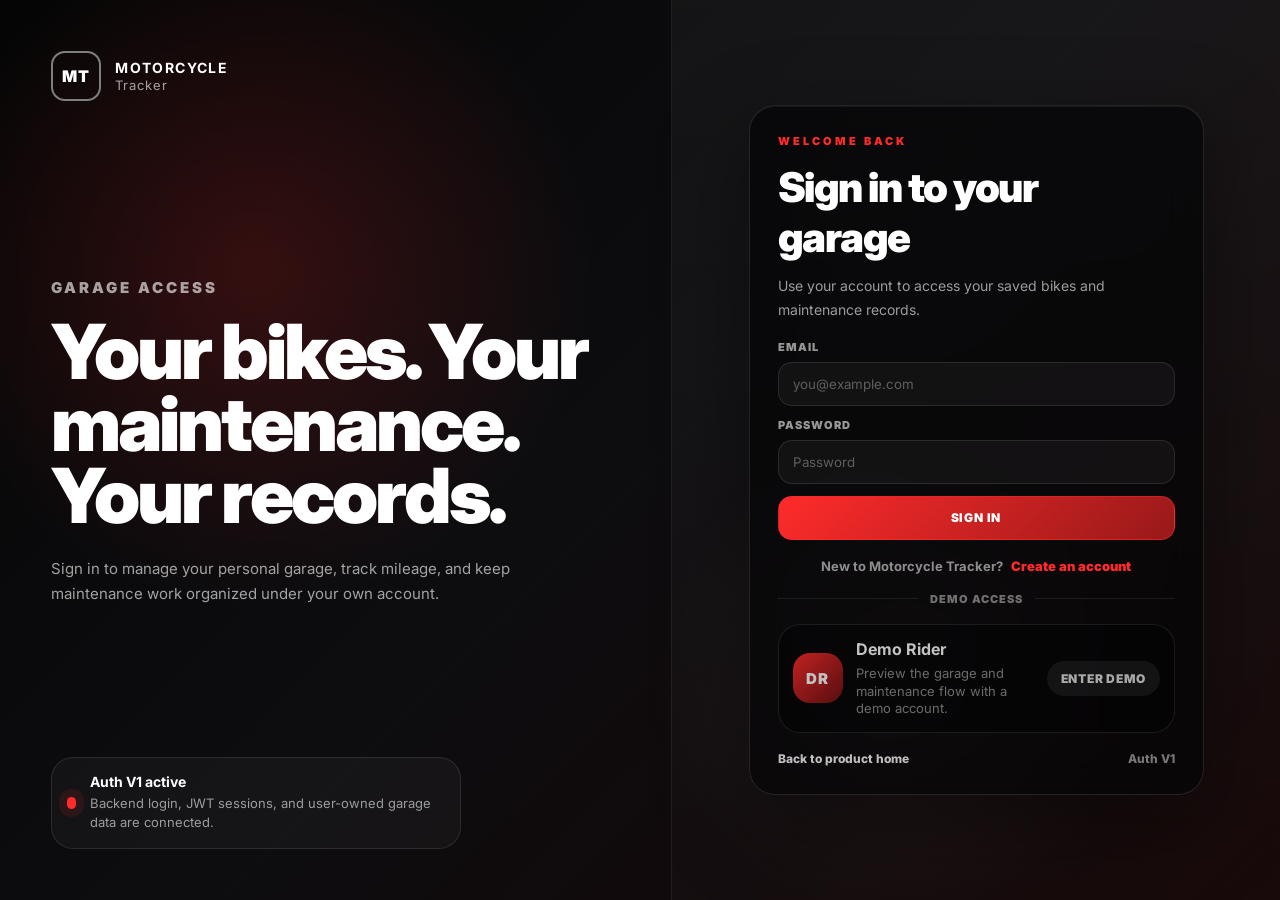
==== mobile/index.html @ 3aa535bf "fix: polish mobile login and phone shell" ====
<!DOCTYPE html>
<html lang="en">
<head>
  <meta charset="UTF-8" />
  <meta name="viewport" content="width=device-width, initial-scale=1.0, viewport-fit=cover" />
  <title>Motorcycle Tracker Mobile</title>
  <link rel="icon" href="../images/LOGO.png" />
  <link rel="stylesheet" href="mobile.css?v=mobile-polish-v1" />
</head>
<body>
  <div class="mobile-stage">
    <div class="app-shell" id="app-shell">
      <header class="app-header" id="app-header"></header>

      <main class="app-main" id="app-main" aria-live="polite"></main>

      <nav class="bottom-nav" id="bottom-nav" aria-label="Mobile app navigation">
        <button class="nav-item active" type="button" data-route="home" aria-label="Home">
          <svg viewBox="0 0 24 24" aria-hidden="true"><path d="M4 10.8 12 4l8 6.8V20a1 1 0 0 1-1 1h-5v-6h-4v6H5a1 1 0 0 1-1-1v-9.2Z"/></svg>
          <span>Home</span>
        </button>
        <button class="nav-item" type="button" data-route="garage" aria-label="Garage">
          <svg viewBox="0 0 24 24" aria-hidden="true"><path d="M4 11 12 5l8 6v8a1 1 0 0 1-1 1H5a1 1 0 0 1-1-1v-8Z"/><path d="M8 20v-5h8v5"/></svg>
          <span>Garage</span>
        </button>
        <button class="nav-item" type="button" data-route="maintenance" aria-label="Maintenance">
          <svg viewBox="0 0 24 24" aria-hidden="true"><path d="m14.4 6.2 3.4 3.4"/><path d="M4 20l4.7-1.2 9.7-9.7a2.4 2.4 0 0 0-3.5-3.5l-9.7 9.7L4 20Z"/></svg>
          <span>Maintenance</span>
        </button>
        <button class="nav-item" type="button" data-route="more" aria-label="More">
          <svg viewBox="0 0 24 24" aria-hidden="true"><circle cx="5" cy="12" r="1.5"/><circle cx="12" cy="12" r="1.5"/><circle cx="19" cy="12" r="1.5"/></svg>
          <span>More</span>
        </button>
      </nav>

      <div class="mobile-overlay-layer" id="mobile-overlay-layer"></div>
      <div class="toast" id="toast" role="status"></div>
    </div>
  </div>

  <script src="../JavaScript/updatesData.js"></script>
  <script src="mobile.js"></script>
</body>
</html>
---- mobile/mobile.css ----
:root {
  --bg: #050505;
  --panel: #0e0e0f;
  --panel-2: #141416;
  --panel-3: #191a1d;
  --line: rgba(255, 255, 255, 0.1);
  --line-strong: rgba(255, 255, 255, 0.16);
  --text: #f7f7f8;
  --muted: #a0a1a7;
  --soft: #6f7179;
  --red: #f01422;
  --red-2: #ff303a;
  --red-soft: rgba(240, 20, 34, 0.16);
  --blue-soft: rgba(40, 160, 255, 0.14);
  --green-soft: rgba(21, 190, 112, 0.14);
  --orange-soft: rgba(255, 142, 36, 0.14);
  --shadow: 0 28px 80px rgba(0, 0, 0, 0.55);
  --radius: 14px;
  --radius-sm: 10px;
  --bottom-nav-height: 78px;
  font-family: Inter, ui-sans-serif, system-ui, -apple-system, BlinkMacSystemFont, "Segoe UI", sans-serif;
}

* {
  box-sizing: border-box;
}

html,
body {
  width: 100%;
  min-height: 100%;
  margin: 0;
  background:
    radial-gradient(circle at 50% -10%, rgba(140, 140, 140, 0.12), transparent 34%),
    radial-gradient(circle at 50% 105%, rgba(240, 20, 34, 0.08), transparent 30%),
    #030303;
  color: var(--text);
}

body {
  overflow-x: hidden;
}

button,
input {
  font: inherit;
}

button {
  -webkit-tap-highlight-color: transparent;
}

.mobile-stage {
  min-height: 100dvh;
  display: grid;
  place-items: center;
  padding: 20px;
}

.app-shell {
  position: relative;
  width: min(100%, 430px);
  height: min(932px, calc(100dvh - 40px));
  min-height: 720px;
  overflow: hidden;
  isolation: isolate;
  background:
    linear-gradient(180deg, rgba(255, 255, 255, 0.045), transparent 18%),
    radial-gradient(circle at 78% 18%, rgba(240, 20, 34, 0.18), transparent 32%),
    radial-gradient(circle at 4% 8%, rgba(255, 255, 255, 0.05), transparent 24%),
    var(--bg);
  border: 1px solid rgba(255, 255, 255, 0.16);
  border-radius: 42px;
  box-shadow: var(--shadow), inset 0 0 0 7px #101113, inset 0 0 0 8px rgba(255, 255, 255, 0.08);
}

.app-shell::before {
  content: "";
  position: absolute;
  inset: 0;
  pointer-events: none;
  z-index: -1;
  background:
    linear-gradient(110deg, transparent 0 38%, rgba(255, 255, 255, 0.04) 42%, transparent 48%),
    repeating-linear-gradient(0deg, rgba(255,255,255,0.025) 0 1px, transparent 1px 40px);
  opacity: 0.7;
}

.status-bar {
  height: 43px;
  padding: 15px 32px 0;
  display: flex;
  align-items: start;
  justify-content: space-between;
  font-size: 12px;
  font-weight: 800;
  letter-spacing: -0.02em;
  color: #fafafa;
  user-select: none;
}

.status-icons {
  font-size: 10px;
  color: #fafafa;
  letter-spacing: 0.03em;
}

.app-header {
  height: 58px;
  padding: 6px 22px 12px;
  display: flex;
  align-items: center;
  justify-content: space-between;
  gap: 12px;
}

.logo-row {
  display: flex;
  align-items: center;
  gap: 10px;
  min-width: 0;
}

.logo-mark {
  width: 38px;
  height: 38px;
  border: 1px solid rgba(255, 255, 255, 0.24);
  border-radius: 11px;
  display: grid;
  place-items: center;
  color: #fff;
  font-size: 13px;
  font-weight: 900;
  letter-spacing: -0.05em;
  background: rgba(255,255,255,0.04);
  box-shadow: inset 0 0 0 1px rgba(240,20,34,0.13);
}

.logo-copy {
  display: grid;
  gap: 1px;
  min-width: 0;
  line-height: 1;
}

.logo-copy strong {
  font-size: 11px;
  letter-spacing: 0.13em;
  text-transform: uppercase;
  white-space: nowrap;
}

.logo-copy span {
  font-size: 11px;
  color: var(--muted);
}

.header-actions {
  display: flex;
  align-items: center;
  gap: 9px;
}

.icon-btn,
.back-btn,
.more-btn {
  width: 36px;
  height: 36px;
  border-radius: 999px;
  border: 1px solid rgba(255, 255, 255, 0.15);
  background: rgba(255, 255, 255, 0.04);
  color: #fff;
  display: grid;
  place-items: center;
  cursor: pointer;
}

.icon-btn svg,
.back-btn svg,
.more-btn svg {
  width: 18px;
  height: 18px;
  stroke: currentColor;
  fill: none;
  stroke-width: 1.9;
  stroke-linecap: round;
  stroke-linejoin: round;
}

.more-btn svg circle,
.bottom-nav svg circle {
  fill: currentColor;
  stroke: none;
}

.app-main {
  height: calc(100% - 58px - var(--bottom-nav-height));
  overflow: hidden auto;
  padding: 0 22px 18px;
  scrollbar-width: none;
}

.app-main::-webkit-scrollbar {
  display: none;
}

.app-shell.no-bottom .app-main {
  height: calc(100% - 58px - 22px);
  padding-bottom: 30px;
}

.app-shell.no-bottom .bottom-nav {
  transform: translateY(105%);
  opacity: 0;
  pointer-events: none;
}

.screen {
  min-height: 100%;
  animation: screenIn 220ms ease both;
}

@keyframes screenIn {
  from { opacity: 0; transform: translateY(9px); }
  to { opacity: 1; transform: translateY(0); }
}

.kicker {
  margin: 0 0 12px;
  color: var(--red-2);
  font-size: 11px;
  font-weight: 900;
  letter-spacing: 0.42em;
  text-transform: uppercase;
}

.hero-title,
.page-title {
  margin: 0;
  color: var(--text);
  font-weight: 900;
  letter-spacing: -0.075em;
  line-height: 0.88;
}

.hero-title {
  font-size: clamp(42px, 12vw, 55px);
}

.hero-title span,
.red-text {
  color: var(--red);
}

.page-title {
  font-size: 31px;
  letter-spacing: -0.055em;
  line-height: 0.96;
}

.lede {
  max-width: 260px;
  margin: 16px 0 0;
  color: #c6c6cb;
  font-size: 13px;
  line-height: 1.55;
}

.hero-bike-wrap {
  position: relative;
  height: 230px;
  margin: -10px -18px 8px;
  display: grid;
  place-items: end center;
}

.hero-bike-wrap::before {
  content: "";
  position: absolute;
  bottom: 15px;
  left: 45px;
  right: 45px;
  height: 34px;
  border: 1px solid rgba(240, 20, 34, 0.42);
  border-radius: 50%;
  transform: perspective(120px) rotateX(63deg);
  filter: blur(0.2px);
  opacity: 0.92;
}

.hero-bike-wrap::after {
  content: "";
  position: absolute;
  bottom: 22px;
  left: 70px;
  right: 70px;
  height: 23px;
  border-radius: 50%;
  background: rgba(240, 20, 34, 0.14);
  filter: blur(14px);
}

.hero-bike {
  position: relative;
  z-index: 2;
  width: 92%;
  max-height: 218px;
  object-fit: contain;
  filter: drop-shadow(0 25px 22px rgba(0, 0, 0, 0.9)) saturate(1.12) contrast(1.03);
}

.primary-btn,
.secondary-btn,
.tiny-btn,
.add-btn {
  border: 0;
  cursor: pointer;
  color: #fff;
  text-decoration: none;
  display: inline-flex;
  align-items: center;
  justify-content: center;
  gap: 8px;
  font-weight: 850;
}

.primary-btn {
  width: 100%;
  min-height: 52px;
  border-radius: 8px;
  background: linear-gradient(180deg, #ff2330, #e70817);
  box-shadow: 0 18px 30px rgba(240, 20, 34, 0.22);
  font-size: 13px;
}

.secondary-btn {
  width: 100%;
  min-height: 49px;
  margin-top: 10px;
  border-radius: 8px;
  border: 1px solid rgba(255, 255, 255, 0.16);
  background: rgba(255, 255, 255, 0.035);
  font-size: 13px;
}

.section-head {
  margin: 28px 0 12px;
  display: flex;
  align-items: end;
  justify-content: space-between;
  gap: 12px;
}

.section-head h2,
.section-head h3 {
  margin: 0;
  font-size: 12px;
  color: #a7a8ad;
  font-weight: 900;
  letter-spacing: 0.18em;
  text-transform: uppercase;
}

.section-head button,
.text-link {
  border: 0;
  padding: 0;
  background: transparent;
  color: var(--red-2);
  font-size: 12px;
  font-weight: 800;
  cursor: pointer;
  text-decoration: none;
}

.brand-strip {
  display: grid;
  grid-template-columns: repeat(4, minmax(0, 1fr));
  gap: 10px;
}

.brand-mini,
.brand-card,
.request-card,
.stat-card,
.bike-card,
.maintenance-panel,
.detail-card,
.more-card,
.search-wrap,
.table-card {
  border: 1px solid var(--line);
  background: linear-gradient(180deg, rgba(255, 255, 255, 0.055), rgba(255, 255, 255, 0.025));
  box-shadow: inset 0 1px 0 rgba(255, 255, 255, 0.06);
}

.brand-mini {
  min-height: 78px;
  border-radius: 10px;
  padding: 10px 6px;
  display: grid;
  justify-items: center;
  align-content: center;
  gap: 8px;
  color: #fff;
  cursor: pointer;
}

.brand-mini img {
  width: 40px;
  height: 33px;
  object-fit: contain;
  filter: drop-shadow(0 5px 10px rgba(0,0,0,0.4));
}

.brand-mini span,
.brand-card span {
  font-size: 11px;
  font-weight: 750;
  text-align: center;
}

.search-wrap {
  height: 50px;
  margin: 22px 0 14px;
  border-radius: 10px;
  display: flex;
  align-items: center;
  gap: 9px;
  padding: 0 13px;
  color: #c8c9ce;
}

.search-wrap svg {
  width: 18px;
  height: 18px;
  stroke: currentColor;
  fill: none;
  stroke-width: 1.8;
}

.search-wrap input {
  flex: 1;
  min-width: 0;
  border: 0;
  outline: 0;
  background: transparent;
  color: #fff;
  font-size: 13px;
}

.search-wrap input::placeholder {
  color: #777a82;
}

.brand-grid {
  display: grid;
  grid-template-columns: repeat(3, minmax(0, 1fr));
  gap: 10px;
}

.brand-card {
  position: relative;
  min-height: 100px;
  padding: 12px 7px 10px;
  border-radius: 9px;
  display: grid;
  align-content: center;
  justify-items: center;
  gap: 8px;
  color: #fff;
  cursor: pointer;
  transition: border-color 170ms ease, transform 170ms ease, background 170ms ease;
}

.brand-card img {
  width: 54px;
  height: 42px;
  object-fit: contain;
  filter: drop-shadow(0 9px 14px rgba(0, 0, 0, 0.44));
}

.brand-card.active {
  border-color: rgba(240, 20, 34, 0.95);
  background: linear-gradient(180deg, rgba(240, 20, 34, 0.14), rgba(255, 255, 255, 0.035));
  box-shadow: inset 0 0 0 1px rgba(240, 20, 34, 0.3), 0 16px 32px rgba(240, 20, 34, 0.12);
}

.brand-card.active::after {
  content: "✓";
  position: absolute;
  top: -1px;
  right: -1px;
  width: 24px;
  height: 24px;
  border-radius: 0 8px 0 11px;
  background: var(--red);
  display: grid;
  place-items: center;
  font-size: 12px;
  font-weight: 900;
}

.request-card {
  margin: 26px 0 0;
  min-height: 92px;
  border-radius: 12px;
  display: grid;
  place-items: center;
  gap: 8px;
  padding: 18px;
  text-align: center;
}

.request-card p {
  margin: 0;
  font-size: 13px;
  color: #b8b9be;
}

.tiny-btn {
  min-height: 34px;
  padding: 0 16px;
  border-radius: 7px;
  border: 1px solid rgba(255, 255, 255, 0.16);
  background: rgba(255,255,255,0.045);
  font-size: 12px;
}

.page-copy {
  margin: 8px 0 0;
  color: #a9abb2;
  font-size: 13px;
  line-height: 1.45;
}

.add-btn {
  min-height: 36px;
  padding: 0 13px;
  border-radius: 7px;
  background: linear-gradient(180deg, #f82633, #d90916);
  font-size: 12px;
}

.title-row {
  display: flex;
  align-items: center;
  justify-content: space-between;
  gap: 12px;
  margin-bottom: 16px;
}

.garage-list {
  display: grid;
  gap: 12px;
}

.bike-card {
  min-height: 128px;
  border-radius: 12px;
  padding: 11px;
  display: grid;
  grid-template-columns: 112px 1fr;
  gap: 11px;
}

.bike-thumb {
  position: relative;
  border-radius: 10px;
  overflow: hidden;
  display: grid;
  place-items: center;
  background: radial-gradient(circle at 50% 65%, rgba(255,255,255,0.09), transparent 58%), rgba(0,0,0,0.25);
}

.bike-thumb::after {
  content: "";
  position: absolute;
  left: 14px;
  right: 14px;
  bottom: 14px;
  height: 16px;
  border-radius: 50%;
  background: rgba(0,0,0,0.58);
  filter: blur(9px);
}

.bike-thumb img {
  position: relative;
  z-index: 2;
  width: 122%;
  max-height: 98px;
  object-fit: contain;
  filter: drop-shadow(0 12px 14px rgba(0,0,0,0.8));
}

.bike-info {
  min-width: 0;
  display: grid;
  align-content: center;
  gap: 9px;
}

.bike-info h3 {
  margin: 0;
  font-size: 15px;
  line-height: 1.15;
  letter-spacing: -0.035em;
}

.meta-row,
.stats-row {
  display: flex;
  align-items: center;
  gap: 11px;
  color: #a8aab0;
  font-size: 12px;
}

.dot-sep {
  width: 3px;
  height: 3px;
  border-radius: 999px;
  background: #64676f;
}

.card-actions {
  display: flex;
  align-items: center;
  gap: 8px;
}

.detail-btn {
  min-height: 34px;
  padding: 0 12px;
  border-radius: 7px;
  border: 1px solid rgba(255,255,255,0.14);
  background: rgba(255,255,255,0.04);
  color: #fff;
  font-size: 12px;
  font-weight: 800;
  cursor: pointer;
}

.overflow-btn {
  width: 34px;
  height: 34px;
  border-radius: 7px;
  border: 1px solid rgba(255,255,255,0.12);
  background: rgba(255,255,255,0.035);
  color: #fff;
  cursor: pointer;
}

.stat-grid {
  display: grid;
  grid-template-columns: repeat(2, minmax(0, 1fr));
  gap: 10px;
  margin-top: 16px;
}

.stat-card {
  min-height: 76px;
  border-radius: 10px;
  padding: 13px;
  display: flex;
  align-items: center;
  gap: 11px;
}

.stat-icon {
  width: 34px;
  height: 34px;
  border-radius: 999px;
  display: grid;
  place-items: center;
  color: #fff;
  background: var(--red-soft);
  border: 1px solid rgba(255,255,255,0.09);
}

.stat-icon.blue { background: var(--blue-soft); }
.stat-icon.green { background: var(--green-soft); }
.stat-icon.orange { background: var(--orange-soft); }

.stat-icon svg {
  width: 17px;
  height: 17px;
  stroke: currentColor;
  fill: none;
  stroke-width: 1.8;
  stroke-linecap: round;
  stroke-linejoin: round;
}

.stat-copy span {
  display: block;
  color: #9fa1a8;
  font-size: 11px;
  margin-bottom: 3px;
}

.stat-copy strong {
  display: block;
  font-size: 17px;
  letter-spacing: -0.035em;
}

.detail-hero {
  text-align: center;
  padding-top: 2px;
}

.detail-brand-row {
  display: flex;
  align-items: center;
  gap: 11px;
  text-align: left;
  margin-bottom: 10px;
}

.detail-brand-row img {
  width: 40px;
  height: 40px;
  object-fit: contain;
}

.detail-brand-row h1 {
  margin: 0;
  font-size: 23px;
  line-height: 1.05;
  letter-spacing: -0.055em;
}

.detail-brand-row span {
  color: #9fa1a8;
  font-size: 12px;
}

.detail-bike-stage {
  position: relative;
  height: 234px;
  display: grid;
  place-items: center;
  margin: -6px -18px 0;
}

.detail-bike-stage::before {
  content: "";
  position: absolute;
  inset: 16px 22px 4px;
  background: radial-gradient(circle at center, rgba(255, 255, 255, 0.075), transparent 60%);
}

.detail-bike-stage img {
  width: 98%;
  max-height: 222px;
  object-fit: contain;
  filter: drop-shadow(0 28px 24px rgba(0, 0, 0, 0.9));
}

.quick-specs {
  display: grid;
  grid-template-columns: repeat(3, minmax(0, 1fr));
  gap: 0;
  margin-bottom: 10px;
  overflow: hidden;
  border-radius: 12px;
  border: 1px solid var(--line);
  background: rgba(255,255,255,0.035);
}

.quick-spec {
  min-height: 68px;
  padding: 10px 7px;
  display: grid;
  align-content: center;
  gap: 4px;
  border-right: 1px solid var(--line);
}

.quick-spec:last-child {
  border-right: 0;
}

.quick-spec span {
  color: #9da0a8;
  font-size: 10px;
}

.quick-spec strong {
  font-size: 13px;
}

.tabs {
  display: flex;
  align-items: center;
  border-bottom: 1px solid var(--line);
  margin-bottom: 12px;
}

.tab-btn {
  flex: 1;
  position: relative;
  min-height: 42px;
  border: 0;
  background: transparent;
  color: #a0a2a9;
  font-size: 12px;
  font-weight: 800;
  cursor: pointer;
}

.tab-btn.active {
  color: #fff;
}

.tab-btn.active::after {
  content: "";
  position: absolute;
  left: 12px;
  right: 12px;
  bottom: -1px;
  height: 2px;
  border-radius: 999px;
  background: var(--red);
}

.detail-card {
  border-radius: 12px;
  padding: 14px;
}

.detail-card h2,
.detail-card h3 {
  margin: 0 0 7px;
  font-size: 14px;
  letter-spacing: -0.02em;
}

.detail-card p {
  margin: 0;
  color: #b6b7bd;
  font-size: 12.5px;
  line-height: 1.5;
}

.spec-list {
  margin-top: 14px;
  border-top: 1px solid var(--line);
}

.spec-line {
  min-height: 38px;
  display: flex;
  align-items: center;
  justify-content: space-between;
  border-bottom: 1px solid var(--line);
  color: #a7a9b0;
  font-size: 12px;
}

.spec-line strong {
  color: #fff;
  font-weight: 700;
}

.maintenance-grid {
  display: grid;
  grid-template-columns: repeat(2, minmax(0, 1fr));
  gap: 10px;
  margin: 16px 0;
}

.maintenance-panel {
  min-height: 78px;
  border-radius: 10px;
  padding: 12px;
  display: flex;
  gap: 10px;
  align-items: center;
}

.table-card {
  border-radius: 12px;
  overflow: hidden;
}

.table-head,
.service-row {
  display: grid;
  grid-template-columns: 1fr 70px 58px;
  gap: 8px;
  align-items: center;
}

.table-head {
  min-height: 42px;
  padding: 0 12px;
  color: #fff;
  background: rgba(255,255,255,0.04);
  font-size: 11px;
  font-weight: 900;
}

.service-row {
  min-height: 76px;
  padding: 11px 12px;
  border-top: 1px solid var(--line);
}

.service-title strong,
.service-title span {
  display: block;
}

.service-title strong {
  font-size: 12px;
  line-height: 1.22;
}

.service-title span {
  margin-top: 4px;
  color: #9da0a8;
  font-size: 10.5px;
}

.service-row > span {
  color: #d8d9dd;
  font-size: 11px;
  text-align: right;
}

.more-grid {
  display: grid;
  gap: 11px;
  margin-top: 18px;
}

.more-card {
  border-radius: 12px;
  min-height: 72px;
  padding: 14px;
  display: flex;
  align-items: center;
  justify-content: space-between;
  gap: 10px;
}

.more-card strong {
  display: block;
  margin-bottom: 3px;
  font-size: 14px;
}

.more-card span {
  color: #a5a7ad;
  font-size: 12px;
}

.bottom-nav {
  position: absolute;
  left: 0;
  right: 0;
  bottom: 0;
  height: var(--bottom-nav-height);
  display: grid;
  grid-template-columns: repeat(4, minmax(0, 1fr));
  padding: 8px 22px 16px;
  border-top: 1px solid rgba(255, 255, 255, 0.08);
  background: linear-gradient(180deg, rgba(9, 9, 10, 0.76), rgba(7, 7, 8, 0.97));
  backdrop-filter: blur(18px);
  transition: transform 190ms ease, opacity 160ms ease;
}

.nav-item {
  border: 0;
  background: transparent;
  color: #92949b;
  display: grid;
  place-items: center;
  align-content: center;
  gap: 5px;
  cursor: pointer;
}

.nav-item svg {
  width: 22px;
  height: 22px;
  stroke: currentColor;
  fill: none;
  stroke-width: 1.8;
  stroke-linecap: round;
  stroke-linejoin: round;
}

.nav-item span {
  font-size: 11px;
  font-weight: 700;
}

.nav-item.active {
  color: var(--red-2);
}

.home-indicator {
  position: absolute;
  left: 50%;
  bottom: 7px;
  width: 122px;
  height: 4px;
  border-radius: 999px;
  transform: translateX(-50%);
  background: #fff;
  opacity: 0.95;
  pointer-events: none;
}

.toast {
  position: absolute;
  left: 26px;
  right: 26px;
  bottom: 92px;
  min-height: 44px;
  display: grid;
  place-items: center;
  padding: 10px 14px;
  border: 1px solid rgba(255,255,255,0.14);
  border-radius: 12px;
  background: rgba(19, 19, 21, 0.92);
  color: #fff;
  font-size: 13px;
  font-weight: 750;
  transform: translateY(12px);
  opacity: 0;
  pointer-events: none;
  transition: transform 170ms ease, opacity 170ms ease;
  backdrop-filter: blur(18px);
}

.app-shell.no-bottom .toast {
  bottom: 34px;
}

.toast.show {
  transform: translateY(0);
  opacity: 1;
}

.empty-state {
  min-height: 160px;
  display: grid;
  place-items: center;
  text-align: center;
  color: var(--muted);
}

@media (max-width: 540px) {
  .mobile-stage {
    display: block;
    min-height: 100dvh;
    padding: 0;
  }

  .app-shell {
    width: 100%;
    height: 100dvh;
    min-height: 0;
    border: 0;
    border-radius: 0;
    box-shadow: none;
  }

  .status-bar {
    padding-top: max(15px, env(safe-area-inset-top));
    height: calc(43px + env(safe-area-inset-top));
  }

  .app-main {
    height: calc(100dvh - 58px - var(--bottom-nav-height) - env(safe-area-inset-top));
  }

  .app-shell.no-bottom .app-main {
    height: calc(100dvh - 58px - 22px - env(safe-area-inset-top));
  }
}

@media (max-width: 370px) {
  .app-header,
  .app-main,
  .bottom-nav {
    padding-left: 17px;
    padding-right: 17px;
  }

  .hero-title {
    font-size: 42px;
  }

  .brand-grid {
    gap: 8px;
  }

  .brand-card {
    min-height: 92px;
  }

  .bike-card {
    grid-template-columns: 100px 1fr;
  }
}


/* Mobile app connection pass */
.app-header {
  padding-top: max(10px, env(safe-area-inset-top));
  height: calc(58px + env(safe-area-inset-top));
}

.app-main {
  height: calc(100% - 58px - var(--bottom-nav-height) - env(safe-area-inset-top));
}

.app-shell.no-bottom .app-main {
  height: calc(100% - 58px - 22px - env(safe-area-inset-top));
}

.status-bar,
.home-indicator {
  display: none !important;
}

.profile-btn {
  width: 36px;
  height: 36px;
  border-radius: 999px;
  border: 1px solid rgba(255, 255, 255, 0.16);
  background: radial-gradient(circle at 30% 20%, rgba(255,255,255,0.16), transparent 36%), rgba(240, 20, 34, 0.12);
  color: #fff;
  display: grid;
  place-items: center;
  cursor: pointer;
  font-size: 13px;
  font-weight: 950;
  letter-spacing: -0.02em;
}

.notification-btn {
  position: relative;
}

.notification-btn.has-unread {
  border-color: rgba(240, 20, 34, 0.5);
  box-shadow: 0 0 24px rgba(240, 20, 34, 0.18);
}

.notification-badge {
  position: absolute;
  top: -4px;
  right: -4px;
  min-width: 18px;
  height: 18px;
  padding: 0 5px;
  border-radius: 999px;
  display: inline-flex;
  align-items: center;
  justify-content: center;
  background: var(--red);
  color: #fff;
  font-size: 9px;
  font-weight: 950;
  box-shadow: 0 0 18px rgba(240, 20, 34, 0.55);
}

.mobile-overlay-layer {
  position: absolute;
  inset: 0;
  pointer-events: none;
  z-index: 40;
}

.floating-panel {
  position: absolute;
  top: calc(62px + env(safe-area-inset-top));
  right: 16px;
  width: min(350px, calc(100% - 32px));
  max-height: calc(100% - 140px);
  overflow: auto;
  pointer-events: auto;
  border: 1px solid rgba(255, 255, 255, 0.14);
  border-radius: 18px;
  background: rgba(8, 8, 10, 0.96);
  box-shadow: 0 24px 80px rgba(0, 0, 0, 0.72), inset 0 1px 0 rgba(255, 255, 255, 0.07);
  backdrop-filter: blur(22px);
  padding: 14px;
  animation: screenIn 180ms ease both;
}

.floating-head,
.floating-actions {
  display: flex;
  justify-content: space-between;
  align-items: center;
  gap: 10px;
}

.floating-head {
  margin-bottom: 12px;
}

.floating-head strong {
  font-size: 13px;
  text-transform: uppercase;
  letter-spacing: 0.14em;
}

.floating-head small {
  color: var(--muted);
  font-size: 11px;
  font-weight: 800;
}

.floating-list,
.updates-list-mobile,
.step-list,
.catalog-list,
.category-grid {
  display: grid;
  gap: 11px;
}

.floating-actions {
  margin-top: 12px;
}

.update-card,
.step-card,
.category-card,
.account-link {
  border: 1px solid var(--line);
  border-radius: 13px;
  background: linear-gradient(180deg, rgba(255, 255, 255, 0.055), rgba(255, 255, 255, 0.025));
  box-shadow: inset 0 1px 0 rgba(255, 255, 255, 0.06);
}

.update-card {
  position: relative;
  padding: 13px;
}

.update-card.unread {
  border-color: rgba(240, 20, 34, 0.35);
  background: radial-gradient(circle at 0% 0%, rgba(240, 20, 34, 0.12), transparent 36%), rgba(255,255,255,0.035);
}

.update-card.read {
  opacity: 0.68;
}

.update-card > span {
  display: block;
  margin-bottom: 6px;
  color: var(--red-2);
  font-size: 10px;
  font-weight: 900;
  letter-spacing: 0.1em;
  text-transform: uppercase;
}

.update-card strong {
  display: block;
  margin-bottom: 6px;
  font-size: 13px;
  line-height: 1.22;
}

.update-card p {
  margin: 0 0 10px;
  color: #aeb0b7;
  font-size: 11.5px;
  line-height: 1.45;
}

.account-summary {
  display: flex;
  align-items: center;
  gap: 12px;
  padding: 4px 2px 14px;
}

.profile-avatar-large {
  width: 48px;
  height: 48px;
  border-radius: 16px;
  display: grid;
  place-items: center;
  border: 1px solid rgba(240, 20, 34, 0.42);
  background: rgba(240, 20, 34, 0.14);
  color: #fff;
  font-size: 18px;
  font-weight: 950;
}

.account-summary strong,
.account-summary small,
.account-summary em {
  display: block;
}

.account-summary strong {
  font-size: 14px;
}

.account-summary small,
.account-summary em {
  color: var(--muted);
  font-size: 11px;
  font-style: normal;
  line-height: 1.45;
}

.account-link {
  width: 100%;
  min-height: 43px;
  margin-top: 8px;
  padding: 0 12px;
  color: #fff;
  display: flex;
  align-items: center;
  justify-content: space-between;
  font-size: 12px;
  font-weight: 850;
  cursor: pointer;
}

.account-link.disabled {
  opacity: 0.54;
  cursor: not-allowed;
}

.account-link.danger {
  color: var(--red-2);
}

.step-list {
  margin: 18px 0 18px;
}

.step-card {
  padding: 16px;
}

.step-card span {
  color: var(--red-2);
  font-size: 11px;
  font-weight: 950;
  letter-spacing: 0.18em;
}

.step-card strong {
  display: block;
  margin: 8px 0 5px;
  font-size: 16px;
}

.step-card p {
  margin: 0;
  color: #aeb0b7;
  font-size: 12.5px;
  line-height: 1.45;
}

.category-grid {
  margin-top: 18px;
}

.category-card {
  min-height: 84px;
  padding: 16px;
  color: #fff;
  text-align: left;
  cursor: pointer;
}

.category-card.active {
  border-color: rgba(240, 20, 34, 0.72);
  box-shadow: 0 16px 34px rgba(240, 20, 34, 0.12), inset 0 0 0 1px rgba(240, 20, 34, 0.2);
}

.category-card span,
.category-card small {
  display: block;
}

.category-card span {
  font-size: 18px;
  font-weight: 900;
  letter-spacing: -0.04em;
}

.category-card small {
  margin-top: 6px;
  color: var(--muted);
  font-size: 12px;
  font-weight: 750;
}

.catalog-list {
  padding-bottom: 10px;
}

.catalog-card .overflow-btn {
  font-size: 20px;
  line-height: 1;
  font-weight: 800;
}

.status-pill {
  display: inline-flex;
  width: fit-content;
  margin-top: 7px;
  padding: 5px 8px;
  border-radius: 999px;
  font-size: 10px;
  font-weight: 900;
  text-transform: uppercase;
  letter-spacing: 0.04em;
}

.status-pill.warn {
  border: 1px solid rgba(255, 142, 36, 0.28);
  background: rgba(255, 142, 36, 0.12);
  color: #ffc06d;
}

.status-pill.ok {
  border: 1px solid rgba(21, 190, 112, 0.28);
  background: rgba(21, 190, 112, 0.12);
  color: #74e6b0;
}

.stacked-empty {
  gap: 12px;
  min-height: 220px;
}

.stacked-empty p {
  margin: 0;
}

.block-gap {
  margin-top: 14px;
}

.bike-filter-strip {
  display: flex;
  gap: 8px;
  overflow: auto;
  margin: 14px -22px 2px;
  padding: 0 22px 10px;
  scrollbar-width: none;
}

.bike-filter-strip::-webkit-scrollbar {
  display: none;
}

.filter-chip {
  flex: 0 0 auto;
  min-height: 34px;
  max-width: 220px;
  overflow: hidden;
  text-overflow: ellipsis;
  white-space: nowrap;
  border-radius: 999px;
  border: 1px solid rgba(255, 255, 255, 0.14);
  background: rgba(255, 255, 255, 0.04);
  color: #b9bbc1;
  padding: 0 12px;
  font-size: 12px;
  font-weight: 800;
  cursor: pointer;
}

.filter-chip.active {
  border-color: rgba(240, 20, 34, 0.72);
  background: rgba(240, 20, 34, 0.14);
  color: #fff;
}

.task-row > span {
  text-transform: capitalize;
}

.compact-btn {
  min-height: 42px;
  margin: 16px 0;
}

.info-screen .detail-card {
  margin-top: 16px;
}

@media (max-width: 540px) {
  .app-header {
    height: calc(58px + env(safe-area-inset-top));
  }

  .app-main {
    height: calc(100dvh - 58px - var(--bottom-nav-height) - env(safe-area-inset-top));
  }

  .app-shell.no-bottom .app-main {
    height: calc(100dvh - 58px - 22px - env(safe-area-inset-top));
  }
}

/* Mobile auth/profile alignment pass */
.profile-btn {
  width: 44px;
  min-width: 44px;
  height: 44px;
  padding: 0;
  border-radius: 16px;
  border-color: rgba(255, 255, 255, 0.14);
  background: #0f0f0f;
  display: inline-flex;
  align-items: center;
  justify-content: center;
  box-shadow: none;
}

.profile-btn:hover,
.profile-btn:focus-visible {
  border-color: rgba(255, 255, 255, 0.3);
  background: #121212;
}

.profile-avatar,
.profile-avatar-large {
  display: inline-flex;
  align-items: center;
  justify-content: center;
  border-radius: 999px;
  background: linear-gradient(135deg, #ff2b2b, #711111);
  color: #fff;
  font-weight: 900;
  line-height: 1;
  text-transform: uppercase;
}

.profile-avatar {
  width: 28px;
  min-width: 28px;
  height: 28px;
  font-size: 11px;
  letter-spacing: 0.4px;
}

.profile-avatar-large {
  width: 44px;
  min-width: 44px;
  height: 44px;
  font-size: 13px;
}

.profile-floating {
  width: min(310px, calc(100% - 32px));
  padding: 12px;
  border-radius: 22px;
}

.account-summary {
  padding: 12px;
  display: flex;
  align-items: center;
  gap: 12px;
  border-bottom: 1px solid rgba(255, 255, 255, 0.08);
}

.account-summary strong {
  display: block;
  margin-bottom: 4px;
  color: #fff;
  font-size: 14px;
  font-weight: 900;
  line-height: 1.15;
}

.account-summary small {
  margin: 0;
  color: var(--muted);
  font-size: 12px;
  line-height: 1.35;
  word-break: break-word;
}

.account-link {
  min-height: 42px;
  margin-top: 6px;
  padding: 0 12px;
  border: 0;
  border-radius: 14px;
  background: transparent;
  color: rgba(255, 255, 255, 0.82);
  font-size: 13px;
  font-weight: 800;
  transition: 0.22s ease;
}

.account-link:hover {
  background: rgba(255, 255, 255, 0.055);
  color: #fff;
}

.account-link.disabled {
  color: rgba(255, 255, 255, 0.38);
  opacity: 1;
  pointer-events: none;
}

.account-link.danger {
  margin-top: 6px;
  color: #ff6b6b;
}

@media (max-width: 540px) {
  .mobile-stage {
    display: grid;
    place-items: center;
    min-height: 100dvh;
    padding: 10px;
  }

  .app-shell {
    width: min(100%, 430px);
    height: calc(100dvh - 20px);
    min-height: 0;
    border: 1px solid rgba(255, 255, 255, 0.16);
    border-radius: 28px;
    box-shadow: var(--shadow), inset 0 0 0 5px #101113, inset 0 0 0 6px rgba(255, 255, 255, 0.08);
  }

  .app-header {
    height: calc(58px + env(safe-area-inset-top));
    padding-top: calc(6px + env(safe-area-inset-top));
  }

  .app-main {
    height: calc(100% - 58px - var(--bottom-nav-height) - env(safe-area-inset-top));
  }

  .app-shell.no-bottom .app-main {
    height: calc(100% - 58px - 22px - env(safe-area-inset-top));
  }

  .bottom-nav {
    padding-bottom: max(10px, env(safe-area-inset-bottom));
  }
}

/* Phone viewport polish: real phones should not see a fake phone frame. */
@media (max-width: 540px) {
  html,
  body {
    min-height: 100dvh;
    background: #030303;
  }

  .mobile-stage {
    width: 100%;
    min-height: 100dvh;
    display: block;
    padding: 0;
    background: #030303;
  }

  .app-shell {
    width: 100%;
    max-width: none;
    height: 100dvh;
    min-height: 100dvh;
    border: 0;
    border-radius: 0;
    box-shadow: none;
  }

  .app-header {
    padding-left: max(18px, env(safe-area-inset-left));
    padding-right: max(18px, env(safe-area-inset-right));
  }

  .app-main {
    padding-left: max(18px, env(safe-area-inset-left));
    padding-right: max(18px, env(safe-area-inset-right));
  }

  .detail-hero {
    margin-left: calc(-1 * max(18px, env(safe-area-inset-left)));
    margin-right: calc(-1 * max(18px, env(safe-area-inset-right)));
    border-radius: 0 0 28px 28px;
    border-left: 0;
    border-right: 0;
  }

  .bottom-nav {
    left: 0;
    right: 0;
    bottom: 0;
    border-radius: 0;
    border-left: 0;
    border-right: 0;
    border-bottom: 0;
  }
}

@media (max-width: 380px) {
  .app-header,
  .app-main {
    padding-left: 16px;
    padding-right: 16px;
  }

  .hero-title {
    font-size: clamp(40px, 12vw, 50px);
  }

  .brand-strip {
    gap: 8px;
  }

  .brand-mini {
    min-height: 72px;
  }
}
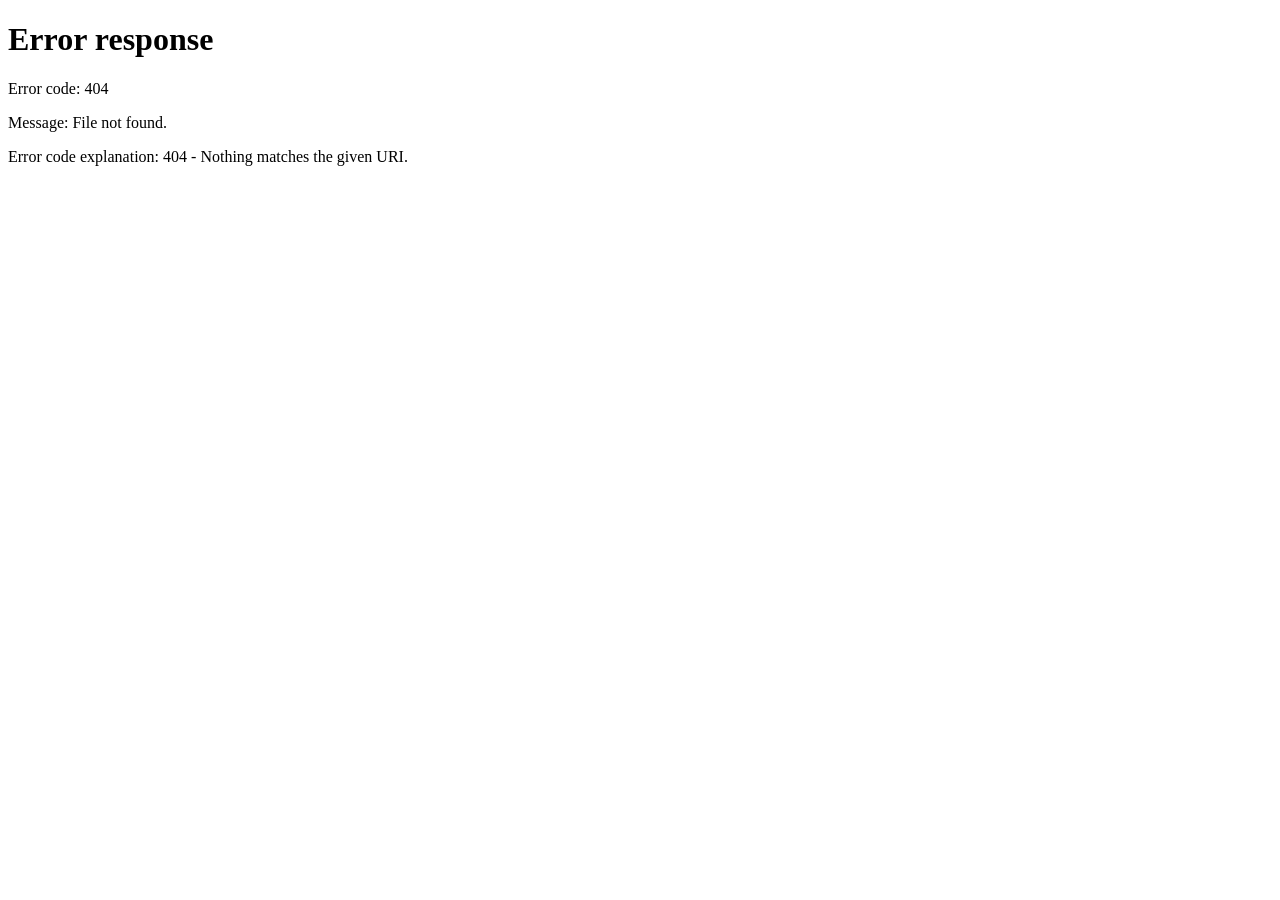
==== commit 9c223974: "chore: reorganize frontend assets and polish docs" ====
--- a/mobile/index.html
+++ b/mobile/index.html
@@ -4,8 +4,9 @@
   <meta charset="UTF-8" />
   <meta name="viewport" content="width=device-width, initial-scale=1.0, viewport-fit=cover" />
   <title>Motorcycle Tracker Mobile</title>
-  <link rel="icon" href="../images/LOGO.png" />
-  <link rel="stylesheet" href="mobile.css?v=mobile-polish-v1" />
+  <link rel="icon" href="../assets/images/LOGO.png" />
+  <link rel="stylesheet" href="mobile.css?v=mobile-compare-v2" />
+  <link rel="stylesheet" href="mobileCompare.css?v=compare-premium-v5" />
 </head>
 <body>
   <div class="mobile-stage">
@@ -27,6 +28,10 @@
           <svg viewBox="0 0 24 24" aria-hidden="true"><path d="m14.4 6.2 3.4 3.4"/><path d="M4 20l4.7-1.2 9.7-9.7a2.4 2.4 0 0 0-3.5-3.5l-9.7 9.7L4 20Z"/></svg>
           <span>Maintenance</span>
         </button>
+        <button class="nav-item" type="button" data-route="compare" aria-label="Compare">
+          <svg viewBox="0 0 24 24" aria-hidden="true"><path d="M12 4v16"></path><path d="M5 7h14"></path><path d="M7 7 4 14h6L7 7Z"></path><path d="M17 7l-3 7h6l-3-7Z"></path><path d="M8 20h8"></path></svg>
+          <span>Compare</span>
+        </button>
         <button class="nav-item" type="button" data-route="more" aria-label="More">
           <svg viewBox="0 0 24 24" aria-hidden="true"><circle cx="5" cy="12" r="1.5"/><circle cx="12" cy="12" r="1.5"/><circle cx="19" cy="12" r="1.5"/></svg>
           <span>More</span>
@@ -38,7 +43,7 @@
     </div>
   </div>
 
-  <script src="../JavaScript/updatesData.js"></script>
-  <script src="mobile.js"></script>
+  <script src="../assets/js/data/updatesData.js"></script>
+  <script src="mobile.js?v=compare-premium-v5"></script>
 </body>
 </html>
--- a/mobile/mobile.css
+++ b/mobile/mobile.css
@@ -965,8 +965,8 @@
   bottom: 0;
   height: var(--bottom-nav-height);
   display: grid;
-  grid-template-columns: repeat(4, minmax(0, 1fr));
-  padding: 8px 22px 16px;
+  grid-template-columns: repeat(5, minmax(0, 1fr));
+  padding: 8px 14px 16px;
   border-top: 1px solid rgba(255, 255, 255, 0.08);
   background: linear-gradient(180deg, rgba(9, 9, 10, 0.76), rgba(7, 7, 8, 0.97));
   backdrop-filter: blur(18px);
@@ -985,8 +985,8 @@
 }
 
 .nav-item svg {
-  width: 22px;
-  height: 22px;
+  width: 21px;
+  height: 21px;
   stroke: currentColor;
   fill: none;
   stroke-width: 1.8;
@@ -995,7 +995,7 @@
 }
 
 .nav-item span {
-  font-size: 11px;
+  font-size: 10px;
   font-weight: 700;
 }
 
@@ -1733,3 +1733,2087 @@
     min-height: 72px;
   }
 }
+
+
+/* Mobile Maintenance/About/Contact/More polish pass */
+.maintenance-v2-screen .maintenance-title-row {
+  align-items: start;
+  margin-bottom: 14px;
+}
+
+.maintenance-v2-screen .page-title {
+  letter-spacing: -0.055em;
+}
+
+.maintenance-v2-screen .add-btn {
+  min-width: 108px;
+  min-height: 42px;
+  border: 0;
+  border-radius: 11px;
+  background: linear-gradient(135deg, #ff2531, #b80f18);
+  color: #fff;
+  font-size: 12px;
+  font-weight: 950;
+  box-shadow: 0 18px 38px rgba(240, 20, 34, 0.22);
+}
+
+.maintenance-bike-strip {
+  margin: 12px -22px 14px;
+  padding-left: 22px;
+  padding-right: 22px;
+}
+
+.maintenance-stats-v2 {
+  display: grid;
+  grid-template-columns: repeat(2, minmax(0, 1fr));
+  gap: 10px;
+  margin: 14px 0 16px;
+}
+
+.maintenance-stat-v2 {
+  min-height: 78px;
+  padding: 15px 16px;
+  border: 1px solid rgba(255, 255, 255, 0.105);
+  border-radius: 14px;
+  background: linear-gradient(145deg, rgba(255,255,255,0.06), rgba(255,255,255,0.018));
+  box-shadow: inset 0 1px 0 rgba(255,255,255,0.06);
+}
+
+.maintenance-stat-v2 span,
+.maintenance-task-main-v2 span,
+.maintenance-task-due-v2 span,
+.more-account-card small,
+.more-section-label {
+  color: var(--muted);
+}
+
+.maintenance-stat-v2 span {
+  display: block;
+  margin-bottom: 7px;
+  font-size: 12px;
+  font-weight: 750;
+}
+
+.maintenance-stat-v2 strong {
+  display: block;
+  color: #fff;
+  font-size: 20px;
+  line-height: 1.05;
+  letter-spacing: -0.045em;
+}
+
+.maintenance-status-tabs {
+  display: grid;
+  grid-template-columns: repeat(3, minmax(0, 1fr));
+  margin: 6px 0 14px;
+  border: 1px solid rgba(255,255,255,0.1);
+  border-radius: 15px;
+  overflow: hidden;
+  background: rgba(255,255,255,0.035);
+}
+
+.maintenance-status-tab {
+  min-height: 52px;
+  border: 0;
+  border-right: 1px solid rgba(255,255,255,0.08);
+  background: transparent;
+  color: #b6b8bf;
+  display: flex;
+  align-items: center;
+  justify-content: center;
+  gap: 7px;
+  font-size: 12px;
+  font-weight: 900;
+  cursor: pointer;
+}
+
+.maintenance-status-tab:last-child { border-right: 0; }
+
+.maintenance-status-tab em {
+  min-width: 22px;
+  height: 22px;
+  padding: 0 7px;
+  border-radius: 999px;
+  display: inline-flex;
+  align-items: center;
+  justify-content: center;
+  background: rgba(255,255,255,0.08);
+  color: #fff;
+  font-style: normal;
+  font-size: 11px;
+}
+
+.maintenance-status-tab.active {
+  background: linear-gradient(135deg, rgba(240,20,34,0.26), rgba(240,20,34,0.08));
+  color: #fff;
+  box-shadow: inset 0 0 0 1px rgba(240,20,34,0.64);
+}
+
+.maintenance-status-tab.active em {
+  background: rgba(240,20,34,0.36);
+}
+
+.maintenance-task-list-v2 {
+  display: grid;
+  gap: 10px;
+  padding-bottom: 10px;
+}
+
+.maintenance-task-card-v2 {
+  width: 100%;
+  min-height: 92px;
+  border: 1px solid rgba(255,255,255,0.09);
+  border-radius: 16px;
+  padding: 14px 40px 14px 16px;
+  background: linear-gradient(145deg, rgba(255,255,255,0.052), rgba(255,255,255,0.02));
+  color: #fff;
+  display: grid;
+  grid-template-columns: minmax(0, 1fr) auto;
+  gap: 12px;
+  align-items: center;
+  position: relative;
+  text-align: left;
+  cursor: pointer;
+}
+
+.maintenance-task-card-v2.overdue { border-color: rgba(240,20,34,0.22); }
+.maintenance-task-card-v2.warning { border-color: rgba(255,184,77,0.18); }
+.maintenance-task-card-v2.complete { opacity: 0.82; }
+
+.maintenance-task-main-v2 strong,
+.maintenance-task-main-v2 span,
+.maintenance-task-main-v2 em,
+.maintenance-task-due-v2 strong,
+.maintenance-task-due-v2 span {
+  display: block;
+}
+
+.maintenance-task-main-v2 strong {
+  margin-bottom: 5px;
+  font-size: 15px;
+  line-height: 1.16;
+  letter-spacing: -0.02em;
+}
+
+.maintenance-task-main-v2 span {
+  display: -webkit-box;
+  -webkit-line-clamp: 2;
+  -webkit-box-orient: vertical;
+  overflow: hidden;
+  font-size: 12px;
+  line-height: 1.36;
+}
+
+.maintenance-task-main-v2 em {
+  width: max-content;
+  margin-top: 8px;
+  padding: 4px 8px;
+  border-radius: 999px;
+  background: rgba(255,255,255,0.07);
+  color: #d9d9de;
+  font-style: normal;
+  font-size: 10px;
+  font-weight: 900;
+  letter-spacing: 0.06em;
+  text-transform: uppercase;
+}
+
+.maintenance-task-card-v2.overdue .maintenance-task-main-v2 em {
+  background: rgba(240,20,34,0.22);
+  color: #ff8d93;
+}
+
+.maintenance-task-due-v2 {
+  min-width: 96px;
+  text-align: right;
+}
+
+.maintenance-task-due-v2 strong {
+  color: #fff;
+  font-size: 13px;
+  line-height: 1.2;
+}
+
+.maintenance-task-card-v2.overdue .maintenance-task-due-v2 strong { color: #ff3b45; }
+.maintenance-task-card-v2.warning .maintenance-task-due-v2 strong { color: #ffba4d; }
+.maintenance-task-card-v2.complete .maintenance-task-due-v2 strong { color: #7ee0a3; }
+
+.maintenance-task-due-v2 span {
+  margin-top: 6px;
+  font-size: 12px;
+}
+
+.maintenance-task-arrow {
+  position: absolute;
+  right: 15px;
+  top: 50%;
+  transform: translateY(-50%);
+  color: rgba(255,255,255,0.58);
+  font-size: 30px;
+  line-height: 1;
+}
+
+.maintenance-empty-v2 {
+  min-height: 120px;
+  padding: 20px;
+  border: 1px dashed rgba(255,255,255,0.13);
+  border-radius: 18px;
+  display: grid;
+  place-content: center;
+  text-align: center;
+  background: rgba(255,255,255,0.025);
+}
+
+.maintenance-empty-v2 strong { font-size: 15px; }
+.maintenance-empty-v2 span { margin-top: 6px; color: var(--muted); font-size: 12px; }
+
+.mobile-display-title {
+  margin: 0 0 14px;
+  color: #fff;
+  font-size: clamp(34px, 10vw, 48px);
+  font-weight: 950;
+  line-height: 0.92;
+  letter-spacing: -0.07em;
+  text-transform: uppercase;
+}
+
+.mobile-large-copy {
+  max-width: 100%;
+  margin-bottom: 18px;
+  font-size: 13px;
+  line-height: 1.55;
+}
+
+.mobile-story-card,
+.mobile-mini-grid article,
+.mobile-contact-form,
+.more-account-card,
+.more-card-v2 {
+  border: 1px solid rgba(255,255,255,0.105);
+  background: linear-gradient(145deg, rgba(255,255,255,0.055), rgba(255,255,255,0.018));
+  box-shadow: inset 0 1px 0 rgba(255,255,255,0.055);
+}
+
+.mobile-story-card {
+  margin: 18px 0;
+  padding: 16px;
+  border-radius: 17px;
+}
+
+.mobile-story-card span,
+.more-section-label {
+  display: block;
+  color: var(--red-2);
+  font-size: 10px;
+  font-weight: 950;
+  letter-spacing: 0.2em;
+  text-transform: uppercase;
+}
+
+.mobile-story-card h2 {
+  margin: 8px 0 8px;
+  color: #ff9b77;
+  font-size: 20px;
+  line-height: 1.1;
+}
+
+.mobile-story-card p {
+  margin: 0;
+  color: #bfc0c6;
+  font-size: 12.5px;
+  line-height: 1.55;
+}
+
+.mobile-mini-grid {
+  display: grid;
+  gap: 10px;
+  margin-top: 14px;
+}
+
+.mobile-mini-grid article {
+  padding: 14px;
+  border-radius: 15px;
+}
+
+.mobile-mini-grid strong,
+.mobile-mini-grid span {
+  display: block;
+}
+
+.mobile-mini-grid strong {
+  margin-bottom: 5px;
+  color: #fff;
+  font-size: 13px;
+}
+
+.mobile-mini-grid span {
+  color: var(--muted);
+  font-size: 12px;
+  line-height: 1.4;
+}
+
+.contact-mini-grid-mobile {
+  grid-template-columns: repeat(2, minmax(0, 1fr));
+  margin-bottom: 14px;
+}
+
+.mobile-contact-form {
+  margin-top: 14px;
+  padding: 16px;
+  border-radius: 18px;
+  display: grid;
+  gap: 11px;
+}
+
+.mobile-contact-form label {
+  color: #fff;
+  font-size: 10px;
+  font-weight: 950;
+  letter-spacing: 0.13em;
+  text-transform: uppercase;
+}
+
+.mobile-contact-form input,
+.mobile-contact-form textarea {
+  width: 100%;
+  margin-top: 7px;
+  padding: 13px 14px;
+  border: 1px solid rgba(255,255,255,0.11);
+  border-radius: 13px;
+  outline: 0;
+  background: rgba(255,255,255,0.055);
+  color: #fff;
+  font-size: 13px;
+  text-transform: none;
+}
+
+.mobile-contact-form textarea {
+  min-height: 118px;
+  resize: vertical;
+}
+
+.mobile-contact-form input:focus,
+.mobile-contact-form textarea:focus {
+  border-color: rgba(240,20,34,0.55);
+  box-shadow: 0 0 0 3px rgba(240,20,34,0.12);
+}
+
+.more-account-card {
+  margin: 18px 0 18px;
+  padding: 14px;
+  border-radius: 18px;
+  display: flex;
+  align-items: center;
+  justify-content: space-between;
+  gap: 12px;
+}
+
+.more-account-card > div {
+  display: grid;
+  grid-template-columns: 44px minmax(0, 1fr);
+  gap: 2px 12px;
+  align-items: center;
+}
+
+.more-account-card span {
+  grid-row: 1 / 3;
+  width: 44px;
+  height: 44px;
+  border-radius: 999px;
+  display: grid;
+  place-items: center;
+  background: linear-gradient(135deg, #ff2b2b, #711111);
+  color: #fff;
+  font-size: 13px;
+  font-weight: 950;
+}
+
+.more-account-card strong,
+.more-account-card small { display: block; min-width: 0; }
+.more-account-card strong { color: #fff; font-size: 14px; }
+.more-account-card small { font-size: 11px; }
+
+.more-account-card button {
+  border: 1px solid rgba(255,255,255,0.12);
+  border-radius: 999px;
+  background: rgba(255,255,255,0.06);
+  color: #fff;
+  min-height: 34px;
+  padding: 0 12px;
+  font-size: 11px;
+  font-weight: 900;
+}
+
+.more-section-label {
+  margin: 18px 0 8px;
+  color: #ff4b53;
+  letter-spacing: 0.18em;
+}
+
+.more-grid-v2 {
+  gap: 9px;
+  margin-top: 0;
+}
+
+.more-card-v2 {
+  min-height: 70px;
+  border-radius: 16px;
+  padding: 13px 14px;
+  background: linear-gradient(135deg, rgba(255,255,255,0.052), rgba(240,20,34,0.028));
+}
+
+.more-card-v2 strong { color: #fff; }
+.more-card-v2 > span:last-child { color: #fff; opacity: 0.58; }
+
+@media (max-width: 390px) {
+  .maintenance-task-card-v2 {
+    grid-template-columns: 1fr;
+    gap: 10px;
+  }
+
+  .maintenance-task-due-v2 {
+    min-width: 0;
+    text-align: left;
+  }
+
+  .contact-mini-grid-mobile {
+    grid-template-columns: 1fr;
+  }
+}
+
+
+/* Mobile parity polish v1: compact menu, action sheets, empty states, checklist */
+.compact-more-screen .kicker,
+.compact-more-screen .page-copy,
+.compact-page-copy {
+  letter-spacing: normal;
+}
+
+.compact-page-title {
+  margin-bottom: 5px;
+  font-size: 30px;
+  line-height: 0.98;
+  letter-spacing: -0.045em;
+}
+
+.compact-page-copy {
+  margin-bottom: 12px;
+  font-size: 12.5px;
+  line-height: 1.42;
+}
+
+.compact-account-card {
+  margin: 13px 0 14px;
+  padding: 12px;
+  border-radius: 15px;
+}
+
+.more-section-group {
+  margin-top: 13px;
+}
+
+.more-section-group .more-section-label {
+  margin: 0 0 7px;
+  font-size: 9.5px;
+  letter-spacing: 0.18em;
+}
+
+.more-list-v3 {
+  display: grid;
+  gap: 7px;
+}
+
+.more-row-v3 {
+  min-height: 57px;
+  width: 100%;
+  border: 1px solid rgba(255,255,255,0.095);
+  border-radius: 14px;
+  padding: 11px 12px;
+  display: flex;
+  align-items: center;
+  justify-content: space-between;
+  gap: 12px;
+  background: linear-gradient(135deg, rgba(255,255,255,0.047), rgba(255,255,255,0.018));
+  color: #fff;
+  text-align: left;
+}
+
+.more-row-v3 span,
+.more-row-v3 strong,
+.more-row-v3 small {
+  display: block;
+  min-width: 0;
+}
+
+.more-row-v3 strong {
+  margin-bottom: 3px;
+  font-size: 13px;
+  line-height: 1.05;
+  letter-spacing: -0.01em;
+}
+
+.more-row-v3 small {
+  color: #9fa1a9;
+  font-size: 11px;
+  line-height: 1.25;
+}
+
+.more-row-v3 em {
+  color: rgba(255,255,255,0.5);
+  font-style: normal;
+  font-size: 17px;
+}
+
+.maintenance-task-card-v2 {
+  min-height: 78px;
+  padding: 12px 34px 12px 13px;
+  border-radius: 14px;
+  gap: 9px;
+}
+
+.maintenance-task-main-v2 strong {
+  margin-bottom: 4px;
+  font-size: 13.5px;
+  letter-spacing: -0.015em;
+}
+
+.maintenance-task-main-v2 span {
+  font-size: 11.25px;
+  line-height: 1.28;
+  color: #aeb0b8;
+}
+
+.maintenance-task-main-v2 em {
+  margin-top: 6px;
+  padding: 3px 7px;
+  font-size: 9px;
+}
+
+.maintenance-task-due-v2 {
+  min-width: 82px;
+}
+
+.maintenance-task-due-v2 strong {
+  font-size: 11.5px;
+}
+
+.maintenance-task-due-v2 span {
+  margin-top: 4px;
+  font-size: 10.5px;
+  color: #9fa1a9;
+}
+
+.maintenance-status-tab {
+  min-height: 44px;
+  font-size: 11px;
+}
+
+.maintenance-status-tab em {
+  min-width: 20px;
+  height: 20px;
+  font-size: 10px;
+}
+
+.maintenance-empty-v2,
+.stacked-empty,
+.empty-state {
+  border-radius: 16px;
+}
+
+.maintenance-empty-v2 strong,
+.stacked-empty strong,
+.empty-state strong {
+  color: #fff;
+}
+
+.mobile-overlay-layer.has-sheet {
+  pointer-events: auto;
+}
+
+.sheet-backdrop {
+  position: absolute;
+  inset: 0;
+  pointer-events: auto;
+  background: rgba(0,0,0,0.48);
+  backdrop-filter: blur(6px);
+  animation: sheetFadeIn 150ms ease both;
+}
+
+.bottom-sheet {
+  position: absolute;
+  left: 10px;
+  right: 10px;
+  bottom: 10px;
+  max-height: min(78%, 560px);
+  overflow: auto;
+  pointer-events: auto;
+  border: 1px solid rgba(255,255,255,0.14);
+  border-radius: 24px 24px 20px 20px;
+  padding: 10px 14px 14px;
+  background: linear-gradient(180deg, rgba(20,20,23,0.98), rgba(8,8,10,0.985));
+  box-shadow: 0 -26px 90px rgba(0,0,0,0.75), inset 0 1px 0 rgba(255,255,255,0.08);
+  backdrop-filter: blur(24px);
+  animation: sheetUp 180ms ease both;
+}
+
+.sheet-handle {
+  width: 48px;
+  height: 4px;
+  margin: 2px auto 12px;
+  border-radius: 999px;
+  background: rgba(255,255,255,0.22);
+}
+
+.sheet-head {
+  display: flex;
+  align-items: center;
+  justify-content: space-between;
+  gap: 12px;
+  margin-bottom: 8px;
+}
+
+.sheet-head span {
+  color: var(--red-2);
+  font-size: 10px;
+  font-weight: 950;
+  letter-spacing: 0.18em;
+  text-transform: uppercase;
+}
+
+.sheet-head button {
+  width: 32px;
+  height: 32px;
+  border: 1px solid rgba(255,255,255,0.12);
+  border-radius: 50%;
+  background: rgba(255,255,255,0.06);
+  color: #fff;
+  font-size: 22px;
+  line-height: 1;
+}
+
+.bottom-sheet h2 {
+  margin: 0 0 6px;
+  color: #fff;
+  font-size: 21px;
+  line-height: 1.05;
+  letter-spacing: -0.035em;
+}
+
+.bottom-sheet p {
+  margin: 0 0 13px;
+  color: #aaadb5;
+  font-size: 12.5px;
+  line-height: 1.42;
+}
+
+.sheet-meta-grid {
+  display: grid;
+  grid-template-columns: repeat(3, minmax(0, 1fr));
+  gap: 8px;
+  margin: 12px 0;
+}
+
+.sheet-meta-grid div,
+.v1-card {
+  border: 1px solid rgba(255,255,255,0.1);
+  border-radius: 14px;
+  padding: 10px;
+  background: rgba(255,255,255,0.045);
+}
+
+.sheet-meta-grid span,
+.sheet-action-group > span {
+  display: block;
+  color: #92949c;
+  font-size: 9px;
+  font-weight: 950;
+  letter-spacing: 0.12em;
+  text-transform: uppercase;
+}
+
+.sheet-meta-grid strong {
+  display: block;
+  margin-top: 4px;
+  color: #fff;
+  font-size: 11px;
+  line-height: 1.2;
+}
+
+.sheet-action-group {
+  display: grid;
+  gap: 8px;
+  margin-top: 12px;
+}
+
+.sheet-action-btn {
+  min-height: 44px;
+  width: 100%;
+  border: 1px solid rgba(255,255,255,0.105);
+  border-radius: 14px;
+  padding: 0 13px;
+  background: rgba(255,255,255,0.052);
+  color: #fff;
+  font-size: 12px;
+  font-weight: 850;
+  text-align: left;
+}
+
+.sheet-action-btn.active {
+  border-color: rgba(240,20,34,0.58);
+  background: rgba(240,20,34,0.16);
+}
+
+.sheet-action-btn.danger-soft {
+  color: #ff9aa0;
+}
+
+.sheet-footer-actions {
+  display: grid;
+  grid-template-columns: 1fr 1fr;
+  gap: 8px;
+  margin-top: 12px;
+}
+
+.v1-checklist {
+  display: grid;
+  gap: 10px;
+  margin-top: 14px;
+}
+
+.v1-card strong {
+  display: block;
+  margin-bottom: 8px;
+  color: #fff;
+  font-size: 13px;
+}
+
+.v1-card ul {
+  margin: 0;
+  padding-left: 18px;
+  color: #b7b9c0;
+  font-size: 12px;
+  line-height: 1.55;
+}
+
+@keyframes sheetFadeIn {
+  from { opacity: 0; }
+  to { opacity: 1; }
+}
+
+@keyframes sheetUp {
+  from { transform: translateY(24px); opacity: 0; }
+  to { transform: translateY(0); opacity: 1; }
+}
+
+@media (max-width: 390px) {
+  .sheet-meta-grid,
+  .sheet-footer-actions {
+    grid-template-columns: 1fr;
+  }
+
+  .bottom-sheet {
+    left: 8px;
+    right: 8px;
+    bottom: 8px;
+  }
+}
+
+/* OLED mobile polish v2: bike details, notes/docs placeholders, loading, errors, notifications */
+:root {
+  --bg: #000000;
+  --panel: #070707;
+  --panel-2: #0b0b0c;
+  --panel-3: #111113;
+  --line: rgba(255, 255, 255, 0.095);
+  --line-strong: rgba(255, 255, 255, 0.16);
+  --text: #f4f4f5;
+  --muted: #9b9ca3;
+  --soft: #686a72;
+  --red: #e11d2e;
+  --red-2: #ff3341;
+  --red-soft: rgba(225, 29, 46, 0.14);
+  --shadow: 0 28px 86px rgba(0, 0, 0, 0.72);
+}
+
+html,
+body,
+.mobile-stage {
+  background: #000;
+}
+
+.app-shell {
+  background:
+    radial-gradient(circle at 78% 14%, rgba(225, 29, 46, 0.13), transparent 30%),
+    linear-gradient(180deg, rgba(255,255,255,0.035), transparent 16%),
+    #000;
+}
+
+.app-shell::before {
+  opacity: 0.34;
+}
+
+.brand-mini,
+.brand-card,
+.request-card,
+.stat-card,
+.bike-card,
+.maintenance-panel,
+.detail-card,
+.more-card,
+.search-wrap,
+.table-card,
+.mobile-story-card,
+.mobile-mini-grid article,
+.mobile-contact-form,
+.more-account-card,
+.more-card-v2,
+.more-row-v3,
+.maintenance-stat-v2,
+.maintenance-task-card-v2,
+.detail-card-v2,
+.placeholder-card,
+.placeholder-list-v2 article,
+.mobile-data-notice,
+.loading-card,
+.updates-summary-v2 article,
+.update-card-v2 {
+  background: linear-gradient(145deg, rgba(255,255,255,0.045), rgba(255,255,255,0.014));
+  border-color: rgba(255,255,255,0.09);
+}
+
+.loading-screen {
+  min-height: 100%;
+  display: grid;
+  place-items: center;
+  padding: 22px 0;
+}
+
+.loading-card {
+  width: 100%;
+  max-width: 320px;
+  padding: 22px;
+  border: 1px solid rgba(255,255,255,0.1);
+  border-radius: 22px;
+  text-align: center;
+  box-shadow: inset 0 1px 0 rgba(255,255,255,0.055);
+}
+
+.loading-mark {
+  width: 48px;
+  height: 48px;
+  margin: 0 auto 14px;
+  border-radius: 16px;
+  display: grid;
+  place-items: center;
+  background: rgba(225,29,46,0.15);
+  border: 1px solid rgba(225,29,46,0.34);
+  color: #fff;
+  font-size: 14px;
+  font-weight: 950;
+}
+
+.loading-card strong {
+  display: block;
+  color: #fff;
+  font-size: 16px;
+  letter-spacing: -0.025em;
+}
+
+.loading-card p {
+  margin: 8px 0 16px;
+  color: var(--muted);
+  font-size: 12px;
+  line-height: 1.45;
+}
+
+.loading-bar {
+  height: 4px;
+  overflow: hidden;
+  border-radius: 999px;
+  background: rgba(255,255,255,0.07);
+}
+
+.loading-bar span {
+  display: block;
+  width: 42%;
+  height: 100%;
+  border-radius: inherit;
+  background: linear-gradient(90deg, transparent, var(--red-2), transparent);
+  animation: loadingSweep 1.05s ease-in-out infinite;
+}
+
+.mobile-data-notice {
+  margin: 12px 0 14px;
+  padding: 12px;
+  border: 1px solid rgba(255,255,255,0.1);
+  border-radius: 15px;
+  display: grid;
+  grid-template-columns: minmax(0, 1fr) auto;
+  gap: 4px 10px;
+  align-items: center;
+}
+
+.mobile-data-notice strong,
+.mobile-data-notice span {
+  display: block;
+}
+
+.mobile-data-notice strong {
+  color: #fff;
+  font-size: 12px;
+}
+
+.mobile-data-notice span {
+  color: var(--muted);
+  font-size: 11px;
+  line-height: 1.35;
+}
+
+.mobile-data-notice button {
+  grid-row: 1 / 3;
+  min-height: 32px;
+  border: 1px solid rgba(225,29,46,0.3);
+  border-radius: 999px;
+  padding: 0 11px;
+  background: rgba(225,29,46,0.12);
+  color: #fff;
+  font-size: 11px;
+  font-weight: 900;
+}
+
+.bike-detail-v2-screen .detail-hero-v2 {
+  margin-bottom: 10px;
+}
+
+.bike-detail-summary-v2 {
+  display: grid;
+  grid-template-columns: repeat(3, minmax(0, 1fr));
+  gap: 8px;
+  margin: 8px 0 10px;
+}
+
+.bike-detail-summary-v2 article,
+.detail-mini-stats article {
+  min-height: 62px;
+  padding: 10px;
+  border: 1px solid rgba(255,255,255,0.09);
+  border-radius: 14px;
+  background: rgba(255,255,255,0.035);
+}
+
+.bike-detail-summary-v2 span,
+.detail-mini-stats span,
+.detail-section-title span {
+  display: block;
+  color: var(--muted);
+  font-size: 9px;
+  font-weight: 950;
+  letter-spacing: 0.11em;
+  text-transform: uppercase;
+}
+
+.bike-detail-summary-v2 strong,
+.detail-mini-stats strong {
+  display: block;
+  margin-top: 5px;
+  color: #fff;
+  font-size: 12px;
+  line-height: 1.15;
+}
+
+.bike-quick-actions-v2 {
+  display: grid;
+  grid-template-columns: repeat(3, minmax(0, 1fr));
+  gap: 8px;
+  margin: 8px 0 14px;
+}
+
+.bike-quick-actions-v2 button {
+  min-height: 40px;
+  border: 1px solid rgba(255,255,255,0.105);
+  border-radius: 13px;
+  background: rgba(255,255,255,0.045);
+  color: #fff;
+  font-size: 11px;
+  font-weight: 900;
+}
+
+.tabs-v2 {
+  margin-top: 0;
+  background: rgba(255,255,255,0.025);
+  border: 1px solid rgba(255,255,255,0.08);
+  border-radius: 15px;
+  overflow: hidden;
+}
+
+.tabs-v2 .tab-btn {
+  min-height: 38px;
+  font-size: 11px;
+}
+
+.tabs-v2 .tab-btn.active::after {
+  left: 18px;
+  right: 18px;
+  bottom: 0;
+}
+
+.detail-card-v2 {
+  padding: 15px;
+  border-radius: 18px;
+}
+
+.detail-section-title {
+  margin-bottom: 12px;
+  display: flex;
+  align-items: start;
+  justify-content: space-between;
+  gap: 12px;
+}
+
+.detail-section-title h2 {
+  margin: 4px 0 0;
+  color: #fff;
+  font-size: 17px;
+  line-height: 1.1;
+  letter-spacing: -0.035em;
+}
+
+.detail-mini-stats {
+  display: grid;
+  grid-template-columns: repeat(3, minmax(0, 1fr));
+  gap: 8px;
+  margin-bottom: 12px;
+}
+
+.detail-task-preview-list {
+  display: grid;
+  gap: 8px;
+}
+
+.detail-task-preview-list .maintenance-task-card-v2 {
+  min-height: 72px;
+}
+
+.spec-list-v2 {
+  margin-top: 12px;
+}
+
+.placeholder-flow-card .placeholder-card {
+  margin-bottom: 12px;
+}
+
+.placeholder-card {
+  padding: 14px;
+  border: 1px solid rgba(255,255,255,0.1);
+  border-radius: 16px;
+}
+
+.placeholder-card strong {
+  display: block;
+  color: #fff;
+  font-size: 14px;
+}
+
+.placeholder-card p {
+  margin: 6px 0 12px;
+  color: var(--muted);
+  font-size: 12px;
+  line-height: 1.45;
+}
+
+.placeholder-list-v2 {
+  display: grid;
+  gap: 8px;
+}
+
+.placeholder-list-v2 article {
+  padding: 12px;
+  border: 1px solid rgba(255,255,255,0.09);
+  border-radius: 14px;
+}
+
+.placeholder-list-v2 strong,
+.placeholder-list-v2 span {
+  display: block;
+}
+
+.placeholder-list-v2 strong {
+  color: #fff;
+  font-size: 12px;
+}
+
+.placeholder-list-v2 span {
+  margin-top: 4px;
+  color: var(--muted);
+  font-size: 11px;
+  line-height: 1.35;
+}
+
+.updates-summary-v2 {
+  display: grid;
+  grid-template-columns: repeat(2, minmax(0, 1fr));
+  gap: 9px;
+  margin: 14px 0 10px;
+}
+
+.updates-summary-v2 article {
+  min-height: 68px;
+  padding: 13px;
+  border: 1px solid rgba(255,255,255,0.09);
+  border-radius: 16px;
+}
+
+.updates-summary-v2 span,
+.updates-summary-v2 strong {
+  display: block;
+}
+
+.updates-summary-v2 span {
+  color: var(--muted);
+  font-size: 10px;
+  font-weight: 950;
+  letter-spacing: 0.12em;
+  text-transform: uppercase;
+}
+
+.updates-summary-v2 strong {
+  margin-top: 6px;
+  color: #fff;
+  font-size: 22px;
+  line-height: 1;
+}
+
+.updates-list-v2 {
+  gap: 9px;
+}
+
+.update-card-v2 {
+  border-radius: 16px;
+  padding: 13px;
+}
+
+.update-card-v2.unread {
+  border-color: rgba(225,29,46,0.38);
+  background: radial-gradient(circle at 0% 0%, rgba(225,29,46,0.13), transparent 42%), rgba(255,255,255,0.025);
+}
+
+.update-card-v2.read {
+  opacity: 0.7;
+}
+
+.update-card-top {
+  display: flex;
+  align-items: center;
+  justify-content: space-between;
+  gap: 10px;
+  margin-bottom: 7px;
+}
+
+.update-card-top span,
+.update-card-top em {
+  margin: 0;
+  font-size: 9px;
+  font-weight: 950;
+  letter-spacing: 0.12em;
+  text-transform: uppercase;
+}
+
+.update-card-top span { color: var(--red-2); }
+.update-card-top em {
+  padding: 4px 7px;
+  border-radius: 999px;
+  background: rgba(255,255,255,0.07);
+  color: #fff;
+  font-style: normal;
+}
+
+.update-card-v2 strong {
+  font-size: 13px;
+}
+
+.update-card-v2 p {
+  font-size: 11.5px;
+}
+
+@keyframes loadingSweep {
+  0% { transform: translateX(-115%); }
+  100% { transform: translateX(250%); }
+}
+
+@media (max-width: 390px) {
+  .bike-detail-summary-v2,
+  .detail-mini-stats {
+    grid-template-columns: 1fr;
+  }
+
+  .bike-quick-actions-v2 {
+    grid-template-columns: 1fr;
+  }
+}
+
+/* Mobile form sheet pass: replaces browser prompts with OLED-friendly sheets */
+.form-sheet {
+  background: linear-gradient(180deg, rgba(14,14,16,0.995), rgba(0,0,0,0.995));
+}
+
+.sheet-bike-preview {
+  min-height: 86px;
+  margin: 12px 0 14px;
+  padding: 10px;
+  border: 1px solid rgba(255,255,255,0.1);
+  border-radius: 16px;
+  display: grid;
+  grid-template-columns: 94px minmax(0, 1fr);
+  gap: 12px;
+  align-items: center;
+  background: rgba(255,255,255,0.035);
+}
+
+.sheet-bike-preview img {
+  width: 100%;
+  max-height: 70px;
+  object-fit: contain;
+  filter: drop-shadow(0 14px 14px rgba(0,0,0,0.8));
+}
+
+.sheet-bike-preview strong,
+.sheet-bike-preview span,
+.sheet-warning-card strong,
+.sheet-warning-card span {
+  display: block;
+  min-width: 0;
+}
+
+.sheet-bike-preview strong {
+  color: #fff;
+  font-size: 13px;
+  line-height: 1.2;
+}
+
+.sheet-bike-preview span {
+  margin-top: 5px;
+  color: var(--muted);
+  font-size: 11px;
+}
+
+.sheet-form {
+  display: grid;
+  gap: 10px;
+  margin-top: 12px;
+}
+
+.sheet-form label {
+  display: grid;
+  gap: 7px;
+  color: #f4f4f5;
+  font-size: 10px;
+  font-weight: 950;
+  letter-spacing: 0.12em;
+  text-transform: uppercase;
+}
+
+.sheet-form input,
+.sheet-form textarea,
+.sheet-form select {
+  width: 100%;
+  min-height: 46px;
+  border: 1px solid rgba(255,255,255,0.115);
+  border-radius: 14px;
+  outline: 0;
+  background: rgba(255,255,255,0.052);
+  color: #fff;
+  padding: 12px 13px;
+  font: inherit;
+  font-size: 13px;
+  font-weight: 650;
+  letter-spacing: normal;
+  text-transform: none;
+  box-shadow: inset 0 1px 0 rgba(255,255,255,0.045);
+}
+
+.sheet-form textarea {
+  min-height: 92px;
+  resize: vertical;
+  line-height: 1.35;
+}
+
+.sheet-form select {
+  appearance: none;
+  background-image: linear-gradient(45deg, transparent 50%, rgba(255,255,255,0.7) 50%), linear-gradient(135deg, rgba(255,255,255,0.7) 50%, transparent 50%);
+  background-position: calc(100% - 18px) 19px, calc(100% - 13px) 19px;
+  background-size: 5px 5px, 5px 5px;
+  background-repeat: no-repeat;
+}
+
+.sheet-form input::placeholder,
+.sheet-form textarea::placeholder {
+  color: rgba(255,255,255,0.34);
+}
+
+.sheet-form input:focus,
+.sheet-form textarea:focus,
+.sheet-form select:focus {
+  border-color: rgba(225,29,46,0.58);
+  box-shadow: 0 0 0 3px rgba(225,29,46,0.13), inset 0 1px 0 rgba(255,255,255,0.06);
+}
+
+.sheet-form-grid {
+  display: grid;
+  grid-template-columns: repeat(2, minmax(0, 1fr));
+  gap: 9px;
+}
+
+.sheet-single-action {
+  margin-top: 10px;
+}
+
+.sheet-warning-card {
+  margin: 12px 0;
+  padding: 13px;
+  border: 1px solid rgba(225,29,46,0.3);
+  border-radius: 16px;
+  background: radial-gradient(circle at 0% 0%, rgba(225,29,46,0.16), transparent 44%), rgba(255,255,255,0.035);
+}
+
+.sheet-warning-card strong {
+  color: #fff;
+  font-size: 13px;
+}
+
+.sheet-warning-card span {
+  margin-top: 6px;
+  color: #b9bbc2;
+  font-size: 11px;
+}
+
+.danger-primary {
+  background: linear-gradient(180deg, #ff3340, #b40712);
+  box-shadow: 0 18px 30px rgba(225,29,46,0.22);
+}
+
+.sheet-form button[disabled],
+.danger-primary[disabled] {
+  opacity: 0.58;
+  cursor: wait;
+}
+
+@media (max-width: 390px) {
+  .sheet-bike-preview,
+  .sheet-form-grid {
+    grid-template-columns: 1fr;
+  }
+}
+
+/* Mobile home refinement v1: desktop identity + subtle marquee */
+.home-screen {
+  padding-bottom: 8px;
+}
+
+.home-screen .kicker {
+  margin: 0 0 7px;
+  color: var(--red-2);
+  font-size: 8px;
+  font-weight: 1000;
+  font-style: italic;
+  line-height: 1;
+  letter-spacing: 0.28em;
+  text-transform: uppercase;
+}
+
+.home-screen .hero-title {
+  max-width: 340px;
+  color: #ff2633;
+  font-size: clamp(37px, 10.7vw, 49px);
+  font-weight: 1000;
+  font-style: italic;
+  line-height: 0.86;
+  letter-spacing: -0.07em;
+  text-transform: uppercase;
+  text-shadow: 0 0 28px rgba(225, 29, 46, 0.2);
+}
+
+.home-screen .hero-title span {
+  color: #ff2633;
+}
+
+.home-screen .lede {
+  max-width: 270px;
+  margin: 10px 0 0;
+  color: #b1b2b8;
+  font-size: 11.25px;
+  font-weight: 560;
+  line-height: 1.42;
+  letter-spacing: -0.01em;
+}
+
+.home-screen .hero-bike-wrap {
+  height: 194px;
+  margin: 4px -17px 4px;
+  place-items: center;
+}
+
+.home-screen .hero-bike-wrap::before {
+  bottom: 22px;
+  left: 58px;
+  right: 58px;
+  height: 26px;
+  border-color: rgba(225, 29, 46, 0.34);
+  opacity: 0.68;
+}
+
+.home-screen .hero-bike-wrap::after {
+  bottom: 28px;
+  left: 74px;
+  right: 74px;
+  height: 18px;
+  background: rgba(225, 29, 46, 0.09);
+  filter: blur(12px);
+}
+
+.home-screen .hero-bike {
+  width: 88%;
+  max-height: 190px;
+  filter: drop-shadow(0 22px 18px rgba(0, 0, 0, 0.96)) saturate(1.11) contrast(1.04);
+}
+
+.home-screen .primary-btn,
+.home-screen .secondary-btn {
+  min-height: 45px;
+  border-radius: 7px;
+  font-size: 9.5px;
+  font-weight: 1000;
+  font-style: italic;
+  letter-spacing: 0.08em;
+  text-transform: uppercase;
+}
+
+.home-screen .primary-btn {
+  background: linear-gradient(180deg, #ff2633 0%, #e40d1b 100%);
+  box-shadow: 0 16px 26px rgba(225, 29, 46, 0.24);
+}
+
+.home-screen .secondary-btn {
+  min-height: 42px;
+  margin-top: 9px;
+  border-color: rgba(255, 255, 255, 0.14);
+  background: rgba(255, 255, 255, 0.022);
+  box-shadow: none;
+}
+
+.home-screen .mobile-data-notice {
+  min-height: 42px;
+  margin: 10px 0 0;
+  padding: 9px 10px;
+  border-radius: 10px;
+  background: rgba(255, 255, 255, 0.026);
+  grid-template-columns: minmax(0, 1fr) auto;
+}
+
+.home-screen .mobile-data-notice strong {
+  font-size: 9.5px;
+  font-weight: 1000;
+  font-style: italic;
+  letter-spacing: 0.08em;
+  text-transform: uppercase;
+}
+
+.home-screen .mobile-data-notice span {
+  margin-top: 2px;
+  font-size: 10px;
+  line-height: 1.24;
+}
+
+.home-screen .mobile-data-notice button {
+  min-height: 27px;
+  padding: 0 9px;
+  border-radius: 7px;
+  font-size: 9px;
+  font-weight: 1000;
+  font-style: italic;
+  letter-spacing: 0.06em;
+  text-transform: uppercase;
+}
+
+.home-screen .section-head {
+  margin: 18px 0 9px;
+  align-items: center;
+}
+
+.home-screen .section-head h2 {
+  color: #a4a5ab;
+  font-size: 9.5px;
+  font-weight: 1000;
+  letter-spacing: 0.2em;
+}
+
+.home-screen .section-head button {
+  color: var(--red-2);
+  font-size: 10px;
+  font-weight: 1000;
+  font-style: italic;
+  letter-spacing: -0.02em;
+}
+
+.home-screen .brand-strip {
+  gap: 8px;
+}
+
+.home-screen .brand-mini {
+  min-height: 62px;
+  padding: 8px 5px;
+  border-radius: 8px;
+  background: rgba(255, 255, 255, 0.024);
+}
+
+.home-screen .brand-mini img {
+  width: 31px;
+  height: 25px;
+}
+
+.home-screen .brand-mini span {
+  color: #d8d9de;
+  font-size: 9.5px;
+  font-weight: 850;
+  letter-spacing: -0.02em;
+}
+
+.mobile-brand-marquee {
+  position: relative;
+  margin: 15px -22px 0;
+  padding: 8px 0 1px;
+  overflow: hidden;
+  border-top: 1px solid rgba(255, 255, 255, 0.055);
+  opacity: 0.82;
+  mask-image: linear-gradient(90deg, transparent, #000 13%, #000 87%, transparent);
+  -webkit-mask-image: linear-gradient(90deg, transparent, #000 13%, #000 87%, transparent);
+}
+
+.mobile-brand-track {
+  width: max-content;
+  display: flex;
+  align-items: center;
+  gap: 22px;
+  animation: mobileBrandMarquee 24s linear infinite;
+}
+
+.mobile-brand-track span {
+  color: rgba(255, 255, 255, 0.32);
+  font-size: 8px;
+  font-weight: 1000;
+  font-style: italic;
+  letter-spacing: 0.32em;
+  text-transform: uppercase;
+  white-space: nowrap;
+}
+
+.mobile-brand-track span:nth-child(3n + 1) {
+  color: rgba(255, 48, 58, 0.58);
+}
+
+.mobile-brand-track span:nth-child(4n + 2) {
+  color: rgba(255, 255, 255, 0.46);
+}
+
+@keyframes mobileBrandMarquee {
+  from { transform: translateX(0); }
+  to { transform: translateX(-50%); }
+}
+
+@media (max-width: 390px) {
+  .home-screen .hero-title {
+    font-size: clamp(35px, 10.5vw, 43px);
+  }
+
+  .home-screen .hero-bike-wrap {
+    height: 174px;
+    margin-top: 2px;
+  }
+
+  .home-screen .hero-bike {
+    width: 86%;
+    max-height: 170px;
+  }
+
+  .home-screen .brand-mini {
+    min-height: 58px;
+  }
+
+  .mobile-brand-track {
+    gap: 18px;
+  }
+}
+
+@media (prefers-reduced-motion: reduce) {
+  .mobile-brand-track {
+    animation: none;
+  }
+}
+
+
+/* Mobile compare screen */
+.mobile-compare-screen {
+  display: grid;
+  gap: 12px;
+  padding-bottom: 8px;
+}
+
+.mobile-compare-hero,
+.mobile-compare-selector-card,
+.mobile-compare-section {
+  border: 1px solid var(--line);
+  border-radius: 14px;
+  background:
+    linear-gradient(180deg, rgba(255, 255, 255, 0.045), rgba(255, 255, 255, 0.018)),
+    rgba(7, 7, 8, 0.84);
+  box-shadow: 0 18px 48px rgba(0, 0, 0, 0.3);
+}
+
+.mobile-compare-hero {
+  position: relative;
+  overflow: hidden;
+  min-height: 286px;
+  padding: 18px;
+  background:
+    radial-gradient(circle at 84% 28%, rgba(240, 20, 34, 0.32), transparent 34%),
+    linear-gradient(135deg, rgba(240, 20, 34, 0.13), transparent 48%),
+    rgba(7, 7, 8, 0.86);
+}
+
+.mobile-compare-hero .kicker {
+  margin-bottom: 9px;
+  font-size: 10px;
+  letter-spacing: 0.38em;
+}
+
+.mobile-compare-hero .page-title {
+  max-width: 205px;
+  color: #fff;
+  font-size: 34px;
+  letter-spacing: -0.065em;
+  line-height: 0.92;
+  text-shadow: 0 14px 32px rgba(0, 0, 0, 0.62);
+}
+
+.mobile-compare-hero .page-copy {
+  max-width: 188px;
+  margin-top: 12px;
+  color: rgba(247, 247, 248, 0.73);
+  font-size: 12.5px;
+  line-height: 1.5;
+}
+
+.mobile-compare-hero-bikes {
+  position: absolute;
+  right: -18px;
+  top: 54px;
+  width: 244px;
+  height: 160px;
+  display: grid;
+  place-items: center;
+  pointer-events: none;
+}
+
+.mobile-compare-hero-bikes img {
+  position: absolute;
+  max-width: 100%;
+  max-height: 156px;
+  object-fit: contain;
+  filter: drop-shadow(0 22px 20px rgba(0, 0, 0, 0.86));
+}
+
+.mobile-compare-hero-bikes img:first-child {
+  right: 102px;
+  top: 16px;
+  width: 156px;
+  opacity: 0.58;
+  transform: scale(0.98);
+  filter: grayscale(0.45) brightness(0.9) drop-shadow(0 18px 18px rgba(0, 0, 0, 0.82));
+}
+
+.mobile-compare-hero-bikes img:last-child {
+  right: -2px;
+  top: 0;
+  width: 184px;
+}
+
+.mobile-compare-stats {
+  position: relative;
+  z-index: 2;
+  margin-top: 30px;
+  display: grid;
+  grid-template-columns: repeat(4, minmax(0, 1fr));
+  gap: 7px;
+}
+
+.mobile-compare-stats article {
+  min-height: 63px;
+  padding: 9px 6px;
+  border: 1px solid rgba(255, 255, 255, 0.11);
+  border-radius: 10px;
+  background: rgba(0, 0, 0, 0.24);
+  display: grid;
+  place-items: center;
+  align-content: center;
+  gap: 2px;
+}
+
+.mobile-compare-stats span {
+  width: 21px;
+  height: 21px;
+  color: var(--red-2);
+}
+
+.mobile-compare-stats svg {
+  width: 100%;
+  height: 100%;
+  stroke: currentColor;
+  fill: none;
+  stroke-width: 1.8;
+}
+
+.mobile-compare-stats strong {
+  font-size: 17px;
+  line-height: 1;
+}
+
+.mobile-compare-stats small {
+  color: var(--muted);
+  font-size: 10px;
+  font-weight: 700;
+}
+
+.mobile-compare-selectors {
+  display: grid;
+  gap: 10px;
+}
+
+.mobile-compare-selector-card {
+  padding: 15px;
+  display: grid;
+  grid-template-columns: 1fr 1.1fr 82px;
+  gap: 10px;
+}
+
+.mobile-compare-selector-title {
+  grid-column: 1 / -1;
+  display: flex;
+  align-items: baseline;
+  justify-content: space-between;
+  gap: 10px;
+}
+
+.mobile-compare-selector-title span,
+.mobile-compare-section-title span {
+  color: var(--red-2);
+  font-size: 13px;
+  font-weight: 900;
+  letter-spacing: 0.14em;
+  text-transform: uppercase;
+}
+
+.mobile-compare-selector-title small {
+  color: var(--soft);
+  font-size: 9px;
+  font-weight: 900;
+  letter-spacing: 0.1em;
+  text-transform: uppercase;
+}
+
+.mobile-compare-selector-card label {
+  display: grid;
+  gap: 7px;
+  min-width: 0;
+}
+
+.mobile-compare-selector-card label span {
+  color: var(--muted);
+  font-size: 10px;
+  font-weight: 900;
+  letter-spacing: 0.16em;
+  text-transform: uppercase;
+}
+
+.mobile-compare-selector-card select {
+  width: 100%;
+  min-height: 46px;
+  border: 1px solid rgba(255, 255, 255, 0.12);
+  border-radius: 9px;
+  padding: 0 28px 0 11px;
+  color: #fff;
+  background-color: rgba(255, 255, 255, 0.035);
+  font-size: 12px;
+  font-weight: 800;
+  outline: 0;
+  appearance: none;
+  background-image: linear-gradient(45deg, transparent 50%, rgba(255, 255, 255, 0.78) 50%), linear-gradient(135deg, rgba(255, 255, 255, 0.78) 50%, transparent 50%);
+  background-position: calc(100% - 15px) 20px, calc(100% - 10px) 20px;
+  background-size: 5px 5px, 5px 5px;
+  background-repeat: no-repeat;
+}
+
+.mobile-compare-selector-card select option {
+  background: #101113;
+}
+
+.mobile-compare-swap {
+  justify-self: center;
+  width: 64px;
+  min-height: 52px;
+  margin: -4px 0;
+  border: 1px solid rgba(255, 255, 255, 0.12);
+  border-radius: 14px;
+  background: rgba(255, 255, 255, 0.04);
+  color: #fff;
+  display: grid;
+  place-items: center;
+  gap: 2px;
+}
+
+.mobile-compare-swap svg {
+  width: 20px;
+  height: 20px;
+  stroke: currentColor;
+  fill: none;
+  stroke-width: 1.8;
+}
+
+.mobile-compare-swap span {
+  color: var(--muted);
+  font-size: 9px;
+  font-weight: 900;
+  letter-spacing: 0.16em;
+  text-transform: uppercase;
+}
+
+.mobile-compare-section {
+  padding: 14px;
+  display: grid;
+  gap: 10px;
+}
+
+.mobile-compare-section-title {
+  display: flex;
+  align-items: center;
+  justify-content: space-between;
+}
+
+.mobile-compare-bike-card {
+  position: relative;
+  min-height: 118px;
+  padding: 11px;
+  border: 1px solid rgba(255, 255, 255, 0.09);
+  border-radius: 12px;
+  background: rgba(255, 255, 255, 0.022);
+  display: grid;
+  grid-template-columns: 104px 1fr 54px;
+  gap: 10px;
+  align-items: center;
+}
+
+.mobile-compare-side-pill {
+  position: absolute;
+  left: 10px;
+  top: 10px;
+  width: 24px;
+  height: 24px;
+  border: 1px solid rgba(240, 20, 34, 0.46);
+  border-radius: 7px;
+  display: grid;
+  place-items: center;
+  color: var(--red-2);
+  font-size: 11px;
+  font-weight: 900;
+  background: rgba(240, 20, 34, 0.08);
+}
+
+.mobile-compare-bike-thumb {
+  min-height: 88px;
+  display: grid;
+  place-items: center;
+  border-radius: 10px;
+  background: radial-gradient(circle at 50% 60%, rgba(255, 255, 255, 0.08), transparent 62%);
+}
+
+.mobile-compare-bike-thumb img {
+  width: 124%;
+  max-height: 84px;
+  object-fit: contain;
+  filter: drop-shadow(0 16px 15px rgba(0, 0, 0, 0.82));
+}
+
+.mobile-compare-bike-copy {
+  min-width: 0;
+}
+
+.mobile-compare-bike-copy p {
+  margin: 0 0 3px;
+  color: #4aa3ff;
+  font-size: 10px;
+  font-weight: 900;
+  letter-spacing: 0.14em;
+  text-transform: uppercase;
+}
+
+.mobile-compare-bike-copy h3 {
+  margin: 0 0 8px;
+  font-size: 18px;
+  line-height: 1.05;
+  letter-spacing: -0.05em;
+}
+
+.mobile-compare-bike-tags,
+.mobile-compare-bike-specs {
+  display: flex;
+  flex-wrap: wrap;
+  gap: 5px;
+}
+
+.mobile-compare-bike-tags {
+  margin-bottom: 5px;
+}
+
+.mobile-compare-bike-tags span,
+.mobile-compare-bike-specs span {
+  min-height: 22px;
+  padding: 0 7px;
+  border: 1px solid rgba(255, 255, 255, 0.1);
+  border-radius: 5px;
+  display: inline-flex;
+  align-items: center;
+  color: #cfd0d5;
+  font-size: 10px;
+  font-weight: 800;
+}
+
+.mobile-compare-bike-specs span {
+  color: #9fa1a8;
+}
+
+.mobile-compare-bike-card button {
+  min-height: 45px;
+  border: 1px solid #2f9bff;
+  border-radius: 8px;
+  background: rgba(47, 155, 255, 0.04);
+  color: #55b0ff;
+  font-size: 10px;
+  font-weight: 900;
+  letter-spacing: 0.08em;
+  text-transform: uppercase;
+}
+
+.mobile-compare-table {
+  overflow: hidden;
+  border: 1px solid rgba(255, 255, 255, 0.09);
+  border-radius: 12px;
+}
+
+.mobile-compare-row {
+  min-height: 70px;
+  padding: 10px;
+  display: grid;
+  grid-template-columns: 116px 1fr;
+  gap: 8px;
+  align-items: center;
+  border-bottom: 1px solid rgba(255, 255, 255, 0.07);
+  background: rgba(0, 0, 0, 0.18);
+}
+
+.mobile-compare-row:last-child {
+  border-bottom: 0;
+}
+
+.mobile-compare-row-label {
+  display: grid;
+  grid-template-columns: 30px 1fr;
+  align-items: center;
+  gap: 8px;
+}
+
+.mobile-compare-row-label span {
+  grid-row: 1 / 3;
+  width: 30px;
+  height: 30px;
+  border: 1px solid rgba(240, 20, 34, 0.28);
+  border-radius: 8px;
+  display: grid;
+  place-items: center;
+  color: var(--red-2);
+  background: rgba(240, 20, 34, 0.08);
+}
+
+.mobile-compare-row-label svg {
+  width: 16px;
+  height: 16px;
+  stroke: currentColor;
+  fill: none;
+  stroke-width: 1.9;
+}
+
+.mobile-compare-row-label strong {
+  font-size: 12px;
+  line-height: 1;
+}
+
+.mobile-compare-row-label small {
+  color: var(--soft);
+  font-size: 9.5px;
+}
+
+.mobile-compare-row-values {
+  display: grid;
+  grid-template-columns: minmax(0, 1fr) 26px minmax(0, 1fr);
+  align-items: center;
+  gap: 8px;
+}
+
+.mobile-compare-row-values b {
+  min-width: 0;
+  overflow-wrap: anywhere;
+  color: #dfe0e4;
+  font-size: 12px;
+  font-weight: 800;
+}
+
+.mobile-compare-row-values em {
+  width: 26px;
+  height: 26px;
+  border: 1px solid rgba(250, 204, 21, 0.55);
+  border-radius: 6px;
+  display: grid;
+  place-items: center;
+  color: #facc15;
+  font-size: 11px;
+  font-style: normal;
+  font-weight: 900;
+  background: rgba(250, 204, 21, 0.08);
+}
+
+.mobile-compare-row.winner-a .mobile-compare-row-values em {
+  border-color: rgba(240, 20, 34, 0.7);
+  color: var(--red-2);
+  background: rgba(240, 20, 34, 0.11);
+}
+
+.mobile-compare-row.winner-b .mobile-compare-row-values em {
+  border-color: rgba(21, 190, 112, 0.62);
+  color: #50d48d;
+  background: rgba(21, 190, 112, 0.1);
+}
+
+@media (max-width: 380px) {
+  .mobile-compare-selector-card {
+    grid-template-columns: 1fr;
+  }
+
+  .mobile-compare-bike-card {
+    grid-template-columns: 88px 1fr;
+  }
+
+  .mobile-compare-bike-card button {
+    grid-column: 1 / -1;
+  }
+
+  .mobile-compare-row {
+    grid-template-columns: 1fr;
+  }
+}
--- a/mobile/mobileCompare.css
+++ b/mobile/mobileCompare.css
@@ -0,0 +1,559 @@
+/* Mobile Compare page only.
+   Scoped to .compare-store-screen so Home/Garage/Maintenance stay untouched. */
+
+.compare-store-screen {
+  --compare-line: rgba(255, 255, 255, 0.105);
+  --compare-line-strong: rgba(255, 255, 255, 0.16);
+  --compare-panel: rgba(7, 7, 8, 0.82);
+  --compare-panel-soft: rgba(255, 255, 255, 0.035);
+  --compare-red: #ff3442;
+  --compare-green: #74e99a;
+  display: grid;
+  gap: 11px;
+  padding-bottom: 14px;
+}
+
+.compare-store-screen *,
+.compare-store-screen *::before,
+.compare-store-screen *::after {
+  box-sizing: border-box;
+}
+
+.compare-store-intro,
+.compare-store-product-panel,
+.compare-store-select-panel,
+.compare-store-table-card {
+  border: 1px solid var(--compare-line);
+  background:
+    radial-gradient(circle at 82% 0%, rgba(255, 52, 66, 0.12), transparent 36%),
+    linear-gradient(180deg, rgba(255, 255, 255, 0.047), rgba(255, 255, 255, 0.012)),
+    var(--compare-panel);
+  box-shadow:
+    inset 0 1px 0 rgba(255, 255, 255, 0.052),
+    0 18px 44px rgba(0, 0, 0, 0.28);
+  backdrop-filter: blur(18px);
+}
+
+.compare-store-intro {
+  padding: 18px 18px 15px;
+  border-radius: 14px;
+}
+
+.compare-store-intro .kicker {
+  margin: 0 0 8px;
+  color: var(--compare-red);
+  font-size: 10px;
+  font-weight: 1000;
+  letter-spacing: 0.42em;
+  text-transform: uppercase;
+}
+
+.compare-store-intro h1 {
+  margin: 0;
+  color: #fff;
+  font-size: clamp(32px, 9.15vw, 39px);
+  font-weight: 1000;
+  line-height: 0.95;
+  letter-spacing: -0.067em;
+}
+
+.compare-store-intro p:last-child {
+  max-width: 340px;
+  margin: 8px 0 0;
+  color: rgba(255, 255, 255, 0.68);
+  font-size: 13px;
+  line-height: 1.38;
+}
+
+.compare-store-product-panel {
+  overflow: hidden;
+  border-radius: 14px;
+}
+
+.compare-store-product-grid {
+  display: grid;
+  grid-template-columns: repeat(2, minmax(0, 1fr));
+  border-bottom: 1px solid rgba(255, 255, 255, 0.075);
+}
+
+.compare-store-bike-card {
+  min-width: 0;
+  padding: 14px 12px 12px;
+  display: grid;
+  gap: 7px;
+  position: relative;
+}
+
+.compare-store-bike-card + .compare-store-bike-card {
+  border-left: 1px solid rgba(255, 255, 255, 0.075);
+}
+
+.compare-store-card-top {
+  min-height: 26px;
+  display: flex;
+  align-items: center;
+  justify-content: space-between;
+  gap: 8px;
+}
+
+.compare-store-card-top span,
+.compare-store-select-title span,
+.compare-store-section-title {
+  color: var(--compare-red);
+  font-size: 10px;
+  font-weight: 1000;
+  letter-spacing: 0.29em;
+  text-transform: uppercase;
+}
+
+.compare-store-close {
+  width: 26px;
+  min-width: 26px;
+  height: 26px;
+  min-height: 26px;
+  padding: 0 0 2px;
+  border: 1px solid var(--compare-line-strong);
+  border-radius: 999px;
+  background: rgba(255, 255, 255, 0.035);
+  color: rgba(255, 255, 255, 0.72);
+  display: inline-grid;
+  place-items: center;
+  font-size: 22px;
+  font-weight: 350;
+  line-height: 1;
+  cursor: pointer;
+}
+
+.compare-store-bike-stage {
+  height: 111px;
+  display: grid;
+  place-items: center;
+  margin: -1px -9px -4px;
+  background:
+    radial-gradient(circle at 50% 68%, rgba(255, 255, 255, 0.08), transparent 58%),
+    radial-gradient(ellipse at 50% 85%, rgba(0, 0, 0, 0.82), transparent 45%);
+}
+
+.compare-store-bike-stage img {
+  width: 139%;
+  max-height: 109px;
+  object-fit: contain;
+  filter: drop-shadow(0 18px 16px rgba(0, 0, 0, 0.9)) saturate(1.08) contrast(1.04);
+}
+
+.compare-store-bike-copy small,
+.compare-store-bike-copy strong,
+.compare-store-bike-copy em,
+.compare-store-bike-copy b {
+  display: block;
+  min-width: 0;
+}
+
+.compare-store-bike-copy small {
+  color: rgba(255, 255, 255, 0.55);
+  font-size: 9.5px;
+  font-weight: 1000;
+  letter-spacing: 0.18em;
+  text-transform: uppercase;
+}
+
+.compare-store-bike-copy strong {
+  margin-top: 4px;
+  color: #fff;
+  font-size: 20px;
+  font-weight: 1000;
+  line-height: 1;
+  letter-spacing: -0.052em;
+  overflow-wrap: anywhere;
+}
+
+.compare-store-bike-copy em {
+  width: max-content;
+  margin-top: 8px;
+  padding: 6px 9px;
+  border: 1px solid rgba(255, 255, 255, 0.105);
+  border-radius: 7px;
+  background: rgba(255, 255, 255, 0.04);
+  color: #f1f1f3;
+  font-size: 10.5px;
+  font-style: normal;
+  font-weight: 900;
+}
+
+.compare-store-bike-copy b {
+  margin-top: 9px;
+  color: var(--compare-red);
+  font-size: 20px;
+  font-weight: 1000;
+  line-height: 1;
+  letter-spacing: -0.037em;
+}
+
+.compare-store-bike-copy b span {
+  margin-left: 4px;
+  color: rgba(255, 255, 255, 0.62);
+  font-size: 9px;
+  font-weight: 900;
+  letter-spacing: 0.17em;
+}
+
+.compare-store-spec-chips {
+  display: grid;
+  grid-template-columns: repeat(2, minmax(0, 1fr));
+  gap: 6px;
+  margin-top: 2px;
+}
+
+.compare-store-spec-chips span {
+  min-height: 34px;
+  padding: 0 7px;
+  border: 1px solid rgba(255, 255, 255, 0.105);
+  border-radius: 8px;
+  display: inline-flex;
+  align-items: center;
+  justify-content: center;
+  gap: 6px;
+  background: rgba(255, 255, 255, 0.026);
+  color: #dedfe4;
+  font-size: 10.5px;
+  font-weight: 850;
+  white-space: nowrap;
+}
+
+.compare-store-spec-chips svg {
+  width: 14px;
+  height: 14px;
+  flex: 0 0 14px;
+  stroke: var(--compare-red);
+  fill: none;
+  stroke-width: 2;
+  stroke-linecap: round;
+  stroke-linejoin: round;
+}
+
+.compare-store-swap {
+  width: calc(100% - 18px);
+  min-height: 47px;
+  margin: 9px;
+  border: 1px solid rgba(255, 255, 255, 0.105);
+  border-radius: 8px;
+  background: rgba(255, 255, 255, 0.022);
+  color: #fff;
+  display: inline-flex;
+  align-items: center;
+  justify-content: center;
+  gap: 10px;
+  cursor: pointer;
+}
+
+.compare-store-swap span {
+  color: rgba(255, 255, 255, 0.9);
+  font-size: 19px;
+  line-height: 1;
+}
+
+.compare-store-swap strong {
+  font-size: 10.5px;
+  font-weight: 1000;
+  letter-spacing: 0.18em;
+  text-transform: uppercase;
+}
+
+.compare-store-select-panel {
+  padding: 13px;
+  border-radius: 14px;
+  display: grid;
+  grid-template-columns: repeat(2, minmax(0, 1fr));
+  gap: 12px;
+}
+
+.compare-store-select-group {
+  min-width: 0;
+  display: grid;
+  grid-template-columns: repeat(3, minmax(0, 1fr));
+  gap: 7px;
+  align-content: start;
+}
+
+.compare-store-select-group + .compare-store-select-group {
+  padding-left: 12px;
+  border-left: 1px solid rgba(255, 255, 255, 0.08);
+}
+
+.compare-store-select-title {
+  grid-column: 1 / -1;
+  min-height: 18px;
+  display: flex;
+  align-items: center;
+}
+
+.compare-store-select-group label > span {
+  display: none;
+}
+
+.compare-store-select-group label {
+  min-width: 0;
+  display: block;
+}
+
+.compare-store-select-group select {
+  width: 100%;
+  min-height: 38px;
+  border: 1px solid rgba(255, 255, 255, 0.12);
+  border-radius: 8px;
+  outline: 0;
+  background-color: rgba(255, 255, 255, 0.04);
+  color: #fff;
+  padding: 0 22px 0 8px;
+  font-size: 10px;
+  font-weight: 900;
+  appearance: none;
+  background-image:
+    linear-gradient(45deg, transparent 50%, rgba(255, 255, 255, 0.78) 50%),
+    linear-gradient(135deg, rgba(255, 255, 255, 0.78) 50%, transparent 50%);
+  background-position: calc(100% - 13px) 16px, calc(100% - 8px) 16px;
+  background-size: 5px 5px, 5px 5px;
+  background-repeat: no-repeat;
+  overflow: hidden;
+  text-overflow: ellipsis;
+}
+
+.compare-store-select-group option {
+  background: #080808;
+  color: #fff;
+}
+
+.compare-store-table-card {
+  overflow: hidden;
+  border-radius: 14px;
+}
+
+.compare-store-section-title {
+  padding: 15px 14px 12px;
+}
+
+.compare-store-table-head,
+.compare-store-row {
+  display: grid;
+  grid-template-columns: 91px minmax(0, 1fr) 33px minmax(0, 1fr);
+  align-items: stretch;
+}
+
+.compare-store-table-head {
+  min-height: 55px;
+  border-top: 1px solid rgba(255, 255, 255, 0.075);
+  border-bottom: 1px solid rgba(255, 255, 255, 0.075);
+  background: rgba(255, 255, 255, 0.028);
+}
+
+.compare-store-table-head span {
+  padding: 9px 8px;
+  display: grid;
+  align-content: center;
+  color: rgba(255, 255, 255, 0.58);
+  font-size: 8.7px;
+  font-weight: 1000;
+  letter-spacing: 0.17em;
+  text-transform: uppercase;
+  border-right: 1px solid rgba(255, 255, 255, 0.065);
+}
+
+.compare-store-table-head span:nth-child(2),
+.compare-store-table-head span:nth-child(4) {
+  color: var(--compare-red);
+  text-align: center;
+}
+
+.compare-store-table-head span:last-child {
+  border-right: 0;
+}
+
+.compare-store-table-head small {
+  margin-top: 4px;
+  color: rgba(255, 255, 255, 0.58);
+  font-size: 8px;
+  font-weight: 850;
+  letter-spacing: 0.085em;
+  line-height: 1.15;
+}
+
+.compare-store-row {
+  min-height: 44px;
+  border-bottom: 1px solid rgba(255, 255, 255, 0.068);
+}
+
+.compare-store-row:last-child {
+  border-bottom: 0;
+}
+
+.compare-store-row > div {
+  min-width: 0;
+  padding: 7px 8px;
+  display: grid;
+  align-content: center;
+  border-right: 1px solid rgba(255, 255, 255, 0.064);
+}
+
+.compare-store-row > div:last-child {
+  border-right: 0;
+}
+
+.compare-store-row-label {
+  color: #eeeeef;
+  font-size: 11.5px;
+  font-weight: 850;
+  line-height: 1.18;
+}
+
+.compare-store-row-value {
+  position: relative;
+  gap: 5px;
+  color: #f6f6f7;
+  font-size: 11.5px;
+  font-weight: 800;
+  line-height: 1.18;
+  text-align: center;
+  overflow-wrap: anywhere;
+}
+
+.compare-store-row-value span {
+  display: block;
+}
+
+.compare-store-row-value em {
+  width: max-content;
+  max-width: 100%;
+  margin-inline: auto;
+  padding: 4px 7px;
+  border-radius: 7px;
+  background: rgba(31, 184, 103, 0.18);
+  color: #b9f6c9;
+  font-size: 7.5px;
+  font-style: normal;
+  font-weight: 1000;
+  letter-spacing: 0.12em;
+  text-transform: uppercase;
+}
+
+.compare-store-row-result {
+  place-items: center;
+  padding: 0 !important;
+}
+
+.compare-store-row-result b {
+  width: 23px;
+  height: 23px;
+  border-radius: 999px;
+  display: grid;
+  place-items: center;
+  border: 1px solid rgba(255, 255, 255, 0.125);
+  background: rgba(255, 255, 255, 0.04);
+  color: rgba(255, 255, 255, 0.72);
+  font-size: 12px;
+  font-weight: 1000;
+  line-height: 1;
+}
+
+.compare-store-winner-a .compare-store-row-result b,
+.compare-store-winner-b .compare-store-row-result b {
+  border-color: rgba(35, 199, 110, 0.38);
+  background: rgba(35, 199, 110, 0.15);
+  color: var(--compare-green);
+}
+
+.compare-store-winner-tie .compare-store-row-result b {
+  border-color: rgba(255, 255, 255, 0.15);
+  background: rgba(255, 255, 255, 0.055);
+  color: rgba(255, 255, 255, 0.78);
+}
+
+.compare-store-winner-a .compare-store-value-a span,
+.compare-store-winner-b .compare-store-value-b span {
+  color: #fff;
+}
+
+@media (max-width: 390px) {
+  .compare-store-screen {
+    gap: 10px;
+  }
+
+  .compare-store-intro {
+    padding: 16px 16px 13px;
+  }
+
+  .compare-store-intro h1 {
+    font-size: clamp(28px, 9vw, 34px);
+  }
+
+  .compare-store-intro p:last-child {
+    font-size: 12px;
+  }
+
+  .compare-store-bike-card {
+    padding: 12px 9px 10px;
+  }
+
+  .compare-store-bike-stage {
+    height: 96px;
+    margin-inline: -8px;
+  }
+
+  .compare-store-bike-stage img {
+    width: 142%;
+    max-height: 94px;
+  }
+
+  .compare-store-bike-copy strong,
+  .compare-store-bike-copy b {
+    font-size: 17px;
+  }
+
+  .compare-store-spec-chips span {
+    min-height: 31px;
+    padding: 0 5px;
+    gap: 4px;
+    font-size: 9.5px;
+  }
+
+  .compare-store-select-panel {
+    padding: 11px;
+    gap: 9px;
+  }
+
+  .compare-store-select-group {
+    gap: 5px;
+  }
+
+  .compare-store-select-group + .compare-store-select-group {
+    padding-left: 9px;
+  }
+
+  .compare-store-select-group select {
+    min-height: 35px;
+    padding-left: 6px;
+    padding-right: 18px;
+    font-size: 8.7px;
+    background-position: calc(100% - 11px) 14px, calc(100% - 6px) 14px;
+  }
+
+  .compare-store-table-head,
+  .compare-store-row {
+    grid-template-columns: 82px minmax(0, 1fr) 28px minmax(0, 1fr);
+  }
+
+  .compare-store-table-head span,
+  .compare-store-row > div {
+    padding-left: 6px;
+    padding-right: 6px;
+  }
+
+  .compare-store-row-label,
+  .compare-store-row-value {
+    font-size: 10.5px;
+  }
+
+  .compare-store-row-result b {
+    width: 21px;
+    height: 21px;
+  }
+}
